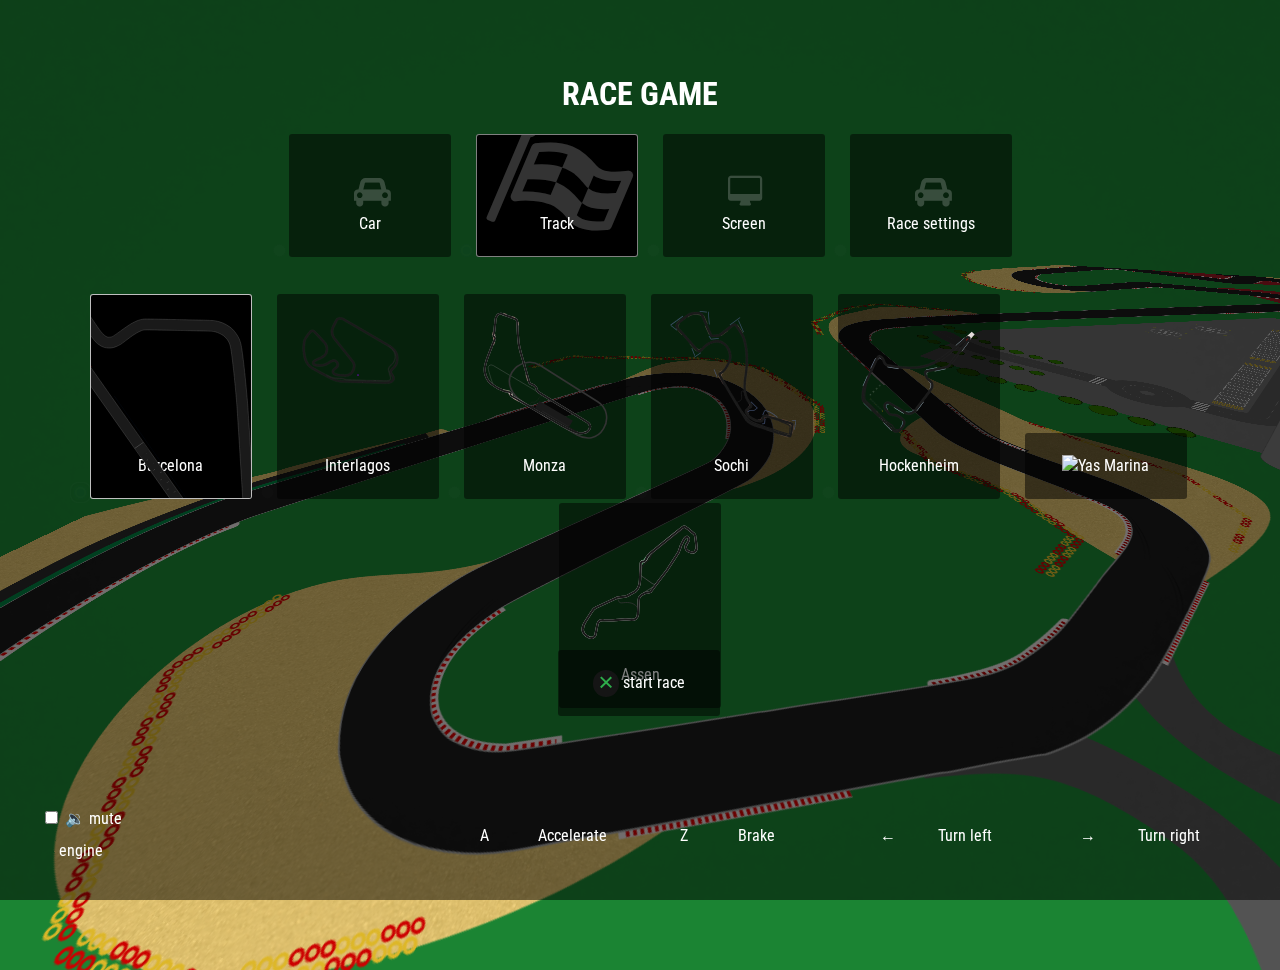
==== index.html @ 6536709b "Merge pull request #22 from ikbensiep/organizeme" ====
<!DOCTYPE html>
<html lang="en">
<head>
	<meta charset="UTF-8">
	<title>Race Game</title>

<meta property="og:title" content="Race Game" />
<meta property="og:type" content="website" />
<meta property="og:url" content="/" />
<meta property="og:image" content="img/screenshot.png" />
<meta property="og:image:width" content="1278" />
<meta property="og:image:height" content="704" />

	<link rel="stylesheet" href="css/style.css">
	<link rel="stylesheet" href="css/menu.css">
	<link href="//fonts.googleapis.com/css?family=Roboto+Condensed" rel="stylesheet">
	<link rel="stylesheet" href="https://maxcdn.bootstrapcdn.com/font-awesome/4.4.0/css/font-awesome.min.css">
	<script type="text/javascript" src="js/webgl-2d.js"></script>
	<script type="text/javascript" src="js/sprite.js"></script>
	<script type="text/javascript" src="js/sfx-engine.js"></script>
	<script type="text/javascript" src="js/game2.js"></script>

</head>
<body unresolved>
	<div class="world">
		<div class="track-preview barcelona" style="background-image: url('track/barcelona.svg#track'), url('track/barcelona.svg#world');">
			<div class="car-preview">
			</div>
			<div class="garage">
				<section class="front"></section>
				<section class="back"></section>
				<section class="left"></section>
				<section class="right"></section>
				<section class="roof"></section>
			</div>
		</div>
	</div>
	<form action="#" onsubmit="return false;">
		<fieldset class="race-setup">
			<h1>RACE GAME</h1>
			<input type="radio" name="option" value="1" id="car-select"><label for="car-select"><i class="fa fa-car"></i> Car</label>
			<fieldset>
				<input type="radio" name="car" id="car1" value="porsche" required><label for="car1">Porsche</label>
				<input type="radio" name="car" id="car2" value="lamborghini" required><label for="car2">Lamborghini</label>
				<input type="radio" name="car" id="car3" value="ferrari" required><label for="car3">Ferrari</label>
			</fieldset>

			<input type="radio" name="option" value="2" id="track-select" checked><label for="track-select"><i class="fa fa-flag-checkered"></i> Track</label>
			<fieldset>
				<!-- <legend>Track</legend> -->
				<input type="radio" name="track" id="track1" value="barcelona" data-start="[0,0]" data-angle="210" autofocus checked><label for="track1"><img src="track/barcelona.svg#track">Barcelona</label>
				<input type="radio" name="track" id="track2" value="interlagos" data-start="[1800,-300]" data-angle="2" ><label for="track2"><img src="track/interlagos.svg#track">Interlagos</label>
				<input type="radio" name="track" id="track3" value="monza" data-start="[-2210,-5000]" data-angle="45"><label for="track3"><img src="track/monza.svg#track">Monza</label>
				<input type="radio" name="track" id="track4" value="sochi" data-start="[-900,-1020]"" data-angle="200"><label for="track4"><img src="track/sochi.svg#track">Sochi</label>
				<input type="radio" name="track" id="track5" value="hockenheim" data-start="[-2200,-1100]" data-angle="230"><label for="track5"><img src="track/hockenheim.svg#track">Hockenheim</label>
				<input type="radio" name="track" id="track6" value="abu-dhabi" data-start="[5500,-9033]" data-angle="230"><label for="track6"><img src="track/abu-dhabi.svg#track">Yas Marina</label>
				<input type="radio" name="track" id="track7" value="assen-ink" data-start="[0,0]" data-angle="270"><label for="track7"><img src="track/assen-ink.svg#track">Assen</label>
			</fieldset>

			<input type="radio" name="option" value="3" id="screen-select"><label for="screen-select"><i class="fa fa-desktop"></i> Screen</label>
			<fieldset>
				<!-- <legend>Screen</legend> -->
				<input type="radio" name="screen" value="mobile" id="screen1"><label for="screen1"><i class="fa fa-tablet fa-rotate-90"></i> 800&times;600</label>
				<input type="radio" name="screen" value="tablet" id="screen2"><label for="screen2"><i class="fa fa-laptop"></i> 1024&times;768</label>
				<input type="radio" name="screen" value="desktop" id="screen3"><label for="screen3"><i class="fa fa-desktop"></i> 1280&times;1024</label>
				<input type="radio" name="screen" value="fullscreen" id="screen4" checked><label for="screen4"><i class="fa fa-tv"></i> Fullscreen</label>
			</fieldset>

			<input type="radio" name="option" value="4" id="race-settings"><label for="race-settings"><i class="fa fa-car"></i> Race settings</label>
			<fieldset>
				<label for="laps"><input type="number" value="3" min="2" max="999" id="laps">Laps</label>
				<label for="fuel"><input type="number" value="12.5" min="5" max="100" step="0.1" id="fuel">Fuel</label>
			</fieldset>
		</fieldset>
	</form>

	<div class="ui-hint">
		<label>
			<button class="ui-button toggle-start"><span>&times;</span>
			</button> start race
		</label>
	</div>

	<div class="game-container"><canvas id="game" width="1024" height="768"></canvas></div>

	<output id="speedometer">
		<div class="needle speed"></div>
		<span>00</span>
		<div class="needle fuel" data-gauge-type="F"></div>
	</output>

	<ol class="laptimes"fps=0>
		<li class="laps">1</li>
		<li class="best"></li>
		<li class="last"></li>
	</ol>

	<article class="help">
		<label for="mute-engine">
			<input type="checkbox" name="controls-toggle">
			<span>🔉 mute engine</span>
		</label>
		
		<dl class="key info">
			<dt data-letter="a">A</dt><dd>Accelerate</dd>
			<dt>Z</dt><dd>Brake</dd>
			<dt>&larr;</dt><dd>Turn left</dd>
			<dt>&rarr;</dt><dd>Turn right</dd>
		</dl>
	</article>

	<div class="trackmap" id="minimap">
		<div class="track">
			<img src="track/barcelona.svg#path" alt="track map">
		</div>
		<div class="blip"></div>
	</div>

	<div class="preload" style="display:none">
		<img src="track/barcelona.svg" class="barcelona">
		<img src="track/interlagos.svg" class="interlagos">
		<img src="track/abu-dhabi.svg" class="abu-dhabi">
		<img src="track/monza.svg" class="monza">
		<img src="track/sochi.svg" class="sochi">
		<img src="track/hockenheim.svg" class="hockenheim">
		<img src="img/screenshot.png" />
		<audio src="sfx/444878__richwise__goodwood-trackday-starts-2.ogg" autoplay volume="0.5" loop></audio>
	</div>

</body>
</html>
---- css/style.css ----
html, body {
	height: 100%;
}

body {
	margin: 0;
	padding: 0;
	font-family: 'Roboto Condensed', sans-serif;
	color: white;
	background-color: #1B8433;
	background-size: 200%;
	position: relative;
	perspective: 60vh;
	overflow: hidden;
	transform: scale(1);
	transition: transform 5s, background-color 1s;
}

body::after {
	display: block;
	position: absolute;
	content:'';
	left: 0;
	top: 0;
	right: 0;
	bottom: 0;
	box-shadow: inset 0 0 100px 10px black;
	opacity: 0;
	transition: opacity 2s cubic-bezier(0.075, 0.82, 0.165, 1);
	pointer-events: none;
}

body[race-start]::after {
	opacity: 1;
}

body.assen-ink,
.assen-ink #game {
	background-color: #2EAD4B;
}

body.barcelona,
.barcelona #game {
	background-color: #1B8433;
}

body.interlagos,
.interlagos #game {
	background-color: #2EAD4B; 
}

body.hockenheim,
.hockenheim #game {
	background-color: #009666;
}
body.sochi,
.sochi #game {
	background-color: #85916a;
}
body.abu-dhabi,
.abu-dhabi  #game {
	background-color: #ffc107;
}

output {
	background: rgba(0,0,0,0.5);
	border-radius: 50%;
	height: 200px;
	width: 200px;
	position: absolute;
	bottom: -70px;
	left: calc(50% - 100px);
	overflow: hidden;
	opacity: 0;
	transition: all 1s 1s cubic-bezier(0.075, 0.82, 0.165, 1);
}

body[race-start] output {
	opacity: 1;
}

.inpits output {
	transform: scale(1.5) translateY(-5%);
} 

.inpits.pitbox output {
	transform: scale(2) translateY(-10%);
} 

output#speedometer:before {
	content: attr(data-speed);
	position: absolute;
	top: 106px;
	left: 46%;
}

output .needle {
	position: absolute;
	z-index: 100;
	color: white;
	font-family: sans-serif;
	bottom: 100px;
	left: calc(50% - 80px);
	height: 2px;
	background-color: white;
	width: 80px;
	transform-origin: right;
	transition: transform .15s, background-color 1s;
}

.needle:after {
	content: attr(data-gauge-type);
	color: #888;
	display: block;
	background-color: #212223;
	height: 15px;
	width: 15px;
	text-align: center;
	font-size: x-small;
	border-radius: 50%;
	margin-top: -.5em;
	margin-left: 90%;
	position: relative;
}

.needle.fuel {
	width: 40px;
	left: 55%;
	top: 6em;
}

output[data-fuel^="0"] .needle.fuel,
output[data-fuel^="1"] .needle.fuel,
output[data-speed^="19"] .needle.speed {
	background-color: red;
}

output[data-speed^="18"] .needle.speed {
	background-color: rgb(255, 115, 0);
}

output[data-speed^="17"] .needle.speed,
output[data-fuel^="2"] .needle.fuel,
output[data-fuel^="3"] .needle.fuel {
	background-color: rgb(241, 186, 166);
}


.help {
	position: absolute;
	bottom: 1em;
	display: flex;
	width: 100%;
	z-index: 10;
	justify-content: space-between;
}

.help > label {
	flex: 0 1 10vw;
}

dl {
	flex: 0 1 50em;
	display: inline-flex;
	justify-content: center;
	flex-direction: row;
}

dt {
	flex: 0 1 3em;
	align-self: center;
}

dd {
	flex: 1 0 5em;
	align-self: center;
	margin-left: 10px;
	margin-right: 20px;
}

.game-container {
	height: 100vh;
}

body[race-start] .game-container {}

.game-container::after {
	content: '';
	display: block;
	position: absolute;
	left: 0;
	right: 0;
	top: 0;
	bottom: 0;
	background: url('../img/noise.png'), url('../img/noise-33.png');
	z-index: 2;
	mask: radial-gradient(black 50%, grey 75%, white 120%) luminance;
	opacity: .05;
	transition: opacity 10s 3s;
    background-size: 400%, 100%;
    background-position: center;
}

.offtrack .game-container::after {
	/* mask: radial-gradient(black 20%, white 100%) luminance; */
	opacity: .95;
	transition: opacity 2s;
    background-size: 400%, 100%;
}


#game {
	min-width: 800px;
	min-height: 600px;
	display: block;
	margin: 0 auto;
	transform: scale(.95);
	opacity: 0;
	transition: opacity 2s .5s, transform 2.5s .5s, box-shadow 2s 4s;
	background-image: url('../img/noise-33.png');
	background-blend-mode: color;
}

#debugsnapshot, 
.trackmap {
    position: absolute;
    right: 1em;
    bottom: 1em;
    background: #0004;
    width: 20em;
	filter: grayscale(1);
}

#debugsnapshot {
	display: none;
}

#minimap {
	/* width: 10vw;
	height: 10vh; */
	width: 320px;
	height: 320px;
	position: absolute;
	bottom: 0;
	overflow: hidden;
	border-radius: 50%;
	opacity: 0;
}

.blip {
	display: block;
	width: 30px;
	height: 15px;
	background: url("../img/porsche-1.png") no-repeat;
	background-size: cover;
	background-position: center;
	position: absolute;
	border-radius: 10%;
	left: 50%;
	top: 50%;
	transition: transform .1s;
}

#minimap .track {
	height: 100%;
	width: 100%;
	mask: radial-gradient(white 15%, black 65%) luminance center 100% no-repeat;
}

#minimap img {
	width: 1120px;
	height: 1120px;
	left: calc(-560px + 160px);
	top: calc(-560px + 160px);
	position: absolute;
}

.laptimes {
	padding: 0 0 1ex;
	position: fixed;
	top: 0;
	right: 1ex;
	list-style: none;
	width: 10em;
	transform: translateX(11em);
	transition: all .5s;
	opacity: 0;
	box-sizing: border-box;
	background: rgba(0,0,0,.3);
	font-size: 2em;
	border-radius: .5ex;
	overflow: hidden;
}

[fps]:after {
	content: '' attr(fps) ' fps';
	position: absolute;
	right: 1.5ex;
	opacity: .5;
	bottom: 1.5ex;
	font-size: x-small;
}

.laptimes li {
	clear: left;
	padding: .5ex 1ex;
	text-transform: uppercase;
	transition: all .5s 1s;
	position: relative;
}

.laps:before {content: "lap ";}
.best, .last {
	text-align: right;
	transition: color 2.5s 5s;
}
.best:before,
.last:before {float: left; }
.best:before {content: "best ";}
.last:before {content: "last ";}

.laptimes .laps {
	text-align: right;
	background: black;
}

.laptimes .pb {
	color: #00ff00;
	transition: color .25s;
}

.offtrack .laptimes .laps {
	background: #ffd42aff;
	color: black;
	transition-delay: 0s;
}

.laptimes .laps::after {
	content: '60';
	position: absolute;
	left: .5ex;
	background: white;
	color: black;
	border: .4ex solid red;
	width: 1.1em;
	height: 1.1em;
	border-radius: 50%; 
	font-size: 60%;
	padding: .5ex;
	line-height: 1.1em;		
	text-align: center;
	font-weight: bold;
	opacity: 0;
	transform: translateX(-120%);
	transition: all .5s;
}

.inpits .laptimes .laps::after {
	opacity: 1;
	transform: translateY(0);
}

.offtrack .laptimes .laps::after {
	content: '\f024';
	font-family: FontAwesome;
	opacity: 1;
	transform: translateY(0);
	border-color: black;
	background: transparent;
}

body[unresolved] #minimap {

	transform: translateX(-311px);
}

body[unresolved] output {
	opacity: 0;
}

input[type=range] {
	display: none;
}
input.accelerator {
	width: 75vh;
	transform: rotateZ(90deg);
}
---- css/menu.css ----
body[unresolved] .world {
	opacity: 0;
	transform: translateY(-25%) scale(0.2);
	animation: helicopter 30s 1s infinite alternate ease-in-out;
}

body[race-start] .world {
	opacity: 0;
	transform: translateY(-25%) scale(0.2);
}

body[race-start] form {
	transform: translateY(-100vh);
}

body[race-start] #game,
body[race-end] #game {
	opacity: 1;
	transform: scale(1);
	mask: radial-gradient(white 89%, black 155%) luminance center 100% no-repeat!important;
}

body[race-start] .ui-hint {
	opacity: 0;
	animation: slidein 1.5s 1 reverse ease-in;
}

body[race-start] .laptimes {
	opacity: 1;
	transform: translateX(0);
	transition: all .5s 1s;
}

body[race-end] .laptimes {
	width: 50vw;
    right: 25vw;
    margin: 3em auto;
    line-height: 2.5;
}

body[race-end] .laptimes .ui-hint {
    opacity: 1 !important;
    bottom: 1em;
    left: calc(48% - 4em);
	transition-delay: 3s;
}

body[race-end] .laptimes li:nth-child(2n+3) {
	background-color: rgba(0,0,0,.25);
}

body[race-end] .laptimes li:nth-child(n+4) {
	animation: laptimes 2s 1 forwards linear;
}
body[race-end] .laptimes li.pb {
	color: #D70AD5;
}

body[race-end] .laptimes li:nth-child(2),
body[race-end] .laptimes li:nth-child(3) {
	height: 0;
	overflow: hidden;
	transition: all .25s;
}

body[race-end] .laptimes li:nth-child(n+5) { animation-delay: .7s}
body[race-end] .laptimes li:nth-child(n+6) {  animation-delay: .8s}
body[race-end] .laptimes li:nth-child(n+7) {  animation-delay: .9s}

body[race-start] #minimap {
	opacity: 1;
	transition: opacity 1s;
}

@keyframes laptimes {
	from {
		opacity: 0;
	}
	to {
		opacity: 1;
	}
}

.world {
	position: absolute;
	width: 100%;
	height: 100%;
	opacity: 1;
	transform-style: preserve-3d;
	transition: opacity 3s 1s, transform 2s 1s;
	transform: rotateX(20deg) rotateZ(0deg) translateY(-70%);
}

.world:after {
	content: '';
	position: absolute;
	height: 100%;
	width: 100%;
	background: white;
	z-index: 2;
}

.track-preview {
	background-position: 50% 0;
	background-size: 113%;
	background-repeat: no-repeat;
	height: 400vh;
	transform: rotateX(40deg) translateZ(220px) translateY(-30%) rotateZ(-70deg);
	transform-style: preserve-3d;
	transform-origin: center;
	animation: rotate 20s infinite cubic-bezier(.45,.05,.55,.95) alternate;
	width: 400vh;
}


.track-preview.abu-dhabi {
 background-position: 200px 0px;
}

.track-preview.assen-ink {
 background-position: 100% -20%;
	/*! background-size: 55%; */
 left: -90%;
 position: relative;
}

.track-preview.barcelona {
	background-position: 170px 160px;
}

.track-preview.barcelona {
	background-position: 20% 90%;
}

.track-preview.hockenheim {
	background-position: 50% 87%;
}

.track-preview.interlagos {
	background-position: 50% 0%;
}

.track-preview.monza {
	background-position: 30% 40%;
	background-size: 50%;
}

.track-preview.sochi {
	/*! transform-origin: 60% 60%; */
	/*! background-position: 380px 0px; */
	background-size: 50%;
}

.car-preview {
	position: absolute;
	animation: grid 20s linear infinite;
	transform: rotate(var(--rotation));
	--rotation: 0deg;		
}

.car-preview img {
	width: 620px;
}

.garage {
	background: #333;
	visibility: visible;
	width: 304px;
	height: 50px;
	position: absolute;
	left: 38%;
	top: 48.5%;
	transform-origin: left;
	transform: rotate(1.3deg);
	transform-style: preserve-3d;
	box-shadow: 0 0 5px black;
}

.barcelona .garage {transform: rotate(32deg) translateX(200px) translateY(33px) scale(0.8);}
.barcelona .car-preview { transform:rotate(var(--rotation)); --rotation: 32deg;}

.interlagos .garage {
	transform: rotate(1deg) translate(50px, 109px);
}

.abu-dhabi .garage { transform: translateX(-604px) translateZ(0px) translateY(-350px) rotateZ(48deg);}
.abu-dhabi .car-preview { transform: translateX(-850%) rotate(50deg);}

.hockenheim .garage {
    left: 17%;
    top: 75%;
    transform: rotate(45deg) translateX(-150px) translateY(-10px);
}

.sochi .garage {
	transform: rotate(18deg) translateY(1220px) translateX(1410px);
	transform-origin: bottom;
}
.monza .garage {
	top: 78%;
	transform: rotate(30deg) translate(0,30px);
}

.front,
.back {
	position: absolute;
	width: 100%;
	height: 29px;
	transform: rotateX(-90deg);
	transform-origin: left bottom;
}

.left,
.right {
	position: absolute;
	height: 44px;
	width: 27px;
	transform: rotateX(0deg) rotateY(-270deg) translateY(7px) translateZ(-30px);
	background: rgb(100, 100, 100);
	left: 3px;
	top: 0;
	transform-origin: right;
}

.front {
	top: 42%;
	background-image: url(../img/pit-texture.png);
	background-position: left bottom;
	background-repeat: repeat-x;
	background-size: 34%, 100%;
	background-color: red;
}
.back {
	top: 16%;
	background-image: url(../img/pit-texture.png);
	background-position: left bottom, left top;
	background-repeat: repeat-x;
	background-size: 34%, 100%;
}
.right {
	transform: rotateX(0deg) rotateY(-270deg) translateY(6px) translateZ(274px) translateX(0);
}

.roof {
	position: absolute;
	width: 100%;
	height: 100%;
	background: #555;
	transform: translateZ(27px);
	/*! opacity: .5; */
}


body.pause .track-preview {
	animation: none;
}

body[unresolved] form {
	opacity: 0;
	transition: opacity 5s;
}

form {
	width: 100vw;
	height: 100vh;
	background: rgba(0,0,0,.5);
	text-align: center;
	position: absolute;
	padding: 3em;
	box-sizing: border-box;
	margin: 0 auto;
	z-index: 9;
	transition: opacity 2s 1s;
}

form:hover fieldset {
	opacity: 1;
	transition: opacity 1s .2s linear;
}

fieldset {
	border: none;
	opacity: .75;
	transition: opacity 5s .5s cubic-bezier(0.42, 0, 0, 1.01);
}

form > fieldset {
	min-height: 6em;
	height: 60%;
}
fieldset > fieldset {
	position: absolute;
	top: 18em;
	left: 0;
	right: 0;
	display: none;
}
fieldset > input:checked + label +  fieldset {
	display: block;
}
input[type=radio] {
	opacity: 0.01;
}

input[type=number] {
	color: white;
	background: transparent;
	font-weight: bold;
	width: 2.2em;
	border: 2px solid #ffffff7d;
	padding: .5ex;
	font-size: x-large;
	margin: 0 1em;
	border-radius: .3ex;
	text-align: center;
}

input#fuel {
	width: 86%;
	margin: 0;
}

label {
	cursor: pointer;
	display: inline-block;
	min-height: 1em;
	line-height: 2em;
	width: 8em;
	border: 1px solid transparent;
	text-align: center;
	border-radius: 3px;
	transition: all .2s;
	padding: 1em;
	overflow: hidden;
	/*! display: flex; */
}

form label,
.ui-hint label {
	background: rgba(0,0,0,0.5);
}

input:focus + label {
	border: 1px solid rgba(255, 255, 255, 0.75)!important;
}

label:focus-within,
input:checked + label {
	background: black;
	border: 1px solid rgba(255, 255, 255, 0.5);
}

label img {
	max-width: 100%;
}

input:checked + label i.fa, input:checked + label img {
	transform: scale(4) rotate(23deg);
}

i.fa {
	margin-top: 0;
	display: block;
	font-size: 2em;
	opacity: 0.2;
	width: 1em;
	margin: 25px auto 0;
	transition: transform .5s;
}

.ui-hint {
	position: absolute;
	z-index: 10000;
	bottom: 20vh;
	right: calc(50vw - 5em);
	/* transform: translateY(12em);
	animation: slidein 1.5s 5.5s 1 forwards cubic-bezier(0, 1.05, 0.58, 1);
	opacity: 0; */

}

.ui-hint button {
	border-radius: 50%;
	height: 2em;
	width: 2em;
	border: 0;
	padding: 0;
	vertical-align: middle;
	position:relative;
	overflow: hidden;
	color: #2EAD4B;
	background: #151515;
	outline: 0;
}


.ui-hint button span {
	display: block;
	width: 100%;
	height: 1em;
	font-size: 2em;
	position: absolute;
	top: 0;
	line-height: 0.9;
	left: 0;
}

.ui-hint button[data-comingsoon]:after {
	opacity: 0;
}

button[data-comingsoon]:after {
	content: "Coming soon!";
	color: #2EAD3B;
	background: #f3f3f3;
	opacity: 0.5;
	position: fixed;
	right: 0;
	top: -3em;
	opacity: 0;
	padding: 0.5ex 1ex 0.97ex;
	border-radius: 0.5ex;
	animation: slidein .5s .25s 10 alternate cubic-bezier(0, 1.05, 0.58, 1);
}

@keyframes slidein {
	from {
		transform: translateY(4em);
		opacity: 0;
	}
	to {
		transform: translateY(0);
		opacity: 1;
	}
}

@keyframes rotate {
	from {
		transform: rotateX(50deg) rotateZ(0deg) translateZ(-90px) translateY(-20%);
	}
	50% {
		/*! transform: rotateX(10deg) rotateZ(40deg) translateZ(-90px) translateY(-20%); */
	}
	to {
		/*! transform: rotateX(60deg) rotateZ(360deg) translateZ(50px) translateY(20%); */
	}
}

@keyframes test2 {

}

@keyframes grid {
	from {
		/*! left: 35%; */
		transform: rotate(var(--rotation)) translateX(0) translateY(0);
	}

	to {
		transform: rotate(var(--rotation)) translateX(200%) translateY(0);
	}
}

@keyframes helicopter {
	from {
		transform: translateX(-35%) translateY(-45%) rotateX(65deg) scale(1);
	}

	to {
		transform: translateX(-35%) translateY(-45%) rotateX(35deg) scale(1);
	}
}
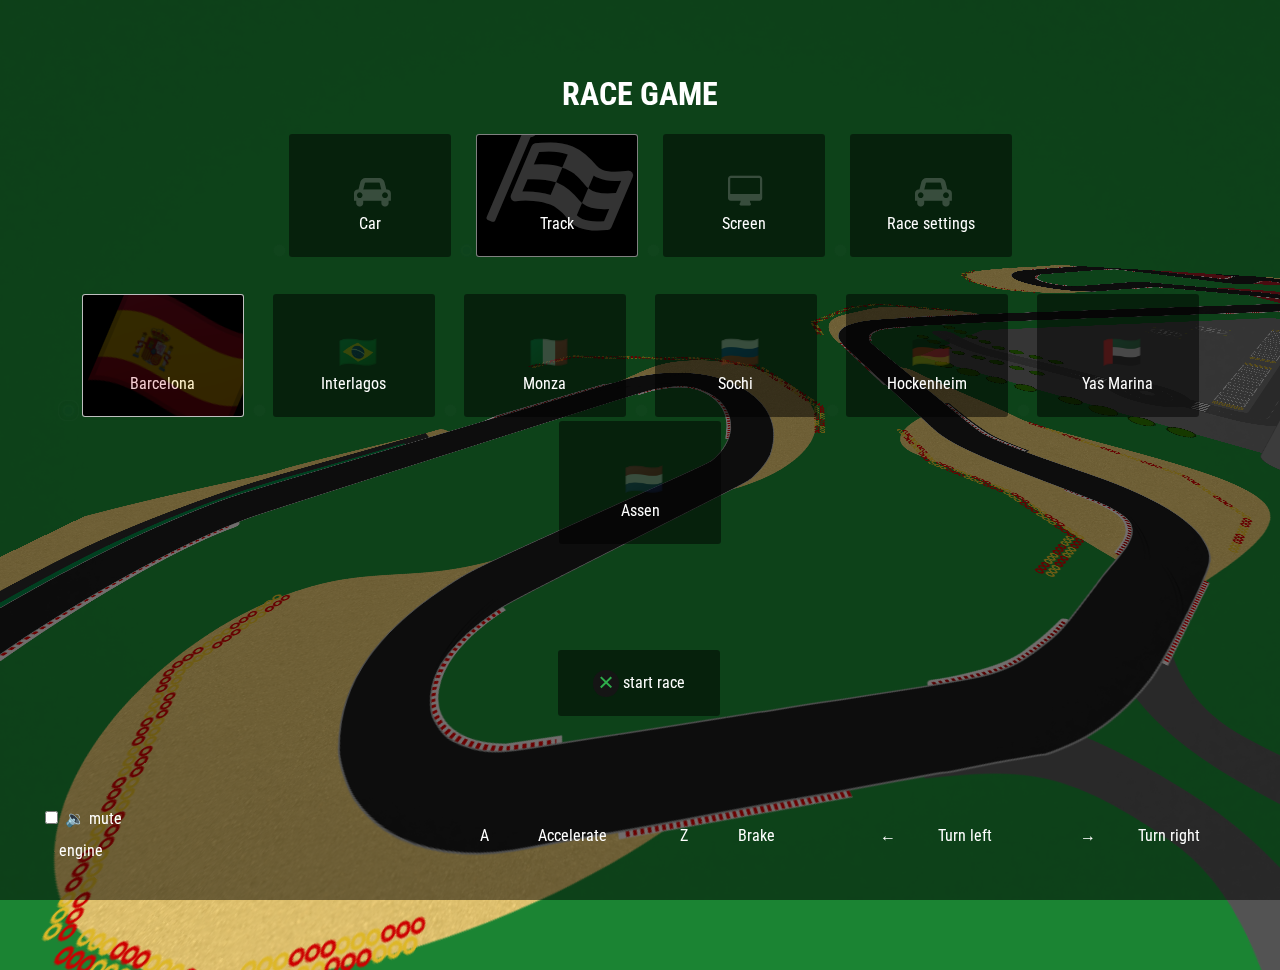
==== commit 1b1bedfe: "update track selector with flags instead of circuit maps" ====
--- a/index.html
+++ b/index.html
@@ -48,13 +48,20 @@
 			<input type="radio" name="option" value="2" id="track-select" checked><label for="track-select"><i class="fa fa-flag-checkered"></i> Track</label>
 			<fieldset>
 				<!-- <legend>Track</legend> -->
-				<input type="radio" name="track" id="track1" value="barcelona" data-start="[0,0]" data-angle="210" autofocus checked><label for="track1"><img src="track/barcelona.svg#track">Barcelona</label>
-				<input type="radio" name="track" id="track2" value="interlagos" data-start="[1800,-300]" data-angle="2" ><label for="track2"><img src="track/interlagos.svg#track">Interlagos</label>
-				<input type="radio" name="track" id="track3" value="monza" data-start="[-2210,-5000]" data-angle="45"><label for="track3"><img src="track/monza.svg#track">Monza</label>
-				<input type="radio" name="track" id="track4" value="sochi" data-start="[-900,-1020]"" data-angle="200"><label for="track4"><img src="track/sochi.svg#track">Sochi</label>
-				<input type="radio" name="track" id="track5" value="hockenheim" data-start="[-2200,-1100]" data-angle="230"><label for="track5"><img src="track/hockenheim.svg#track">Hockenheim</label>
-				<input type="radio" name="track" id="track6" value="abu-dhabi" data-start="[5500,-9033]" data-angle="230"><label for="track6"><img src="track/abu-dhabi.svg#track">Yas Marina</label>
-				<input type="radio" name="track" id="track7" value="assen-ink" data-start="[0,0]" data-angle="270"><label for="track7"><img src="track/assen-ink.svg#track">Assen</label>
+				<input type="radio" name="track" id="track1" value="barcelona" data-start="[0,0]" data-angle="210" autofocus checked>
+					<label for="track1"><i class="fa">🇪🇸</i> Barcelona</label>
+				<input type="radio" name="track" id="track2" value="interlagos" data-start="[1800,-300]" data-angle="2" >
+					<label for="track2"><i class="fa">🇧🇷</i> Interlagos</label>
+				<input type="radio" name="track" id="track3" value="monza" data-start="[-2210,-5000]" data-angle="45">
+					<label for="track3"><i class="fa">🇮🇹</i> Monza </label>
+				<input type="radio" name="track" id="track4" value="sochi" data-start="[-900,-1020]" data-angle="200">
+					<label for="track4"><i class="fa">🇷🇺</i> Sochi</label>
+				<input type="radio" name="track" id="track5" value="hockenheim" data-start="[-2200,-1100]" data-angle="230">
+					<label for="track5"><i class="fa">🇩🇪</i> Hockenheim</label>
+				<input type="radio" name="track" id="track6" value="abu-dhabi" data-start="[5500,-9033]" data-angle="230">
+					<label for="track6"><i class="fa">🇦🇪</i> Yas Marina</label>
+				<input type="radio" name="track" id="track7" value="assen-ink" data-start="[0,0]" data-angle="270">
+					<label for="track7"><i class="fa">🇳🇱</i> Assen</label>
 			</fieldset>
 
 			<input type="radio" name="option" value="3" id="screen-select"><label for="screen-select"><i class="fa fa-desktop"></i> Screen</label>
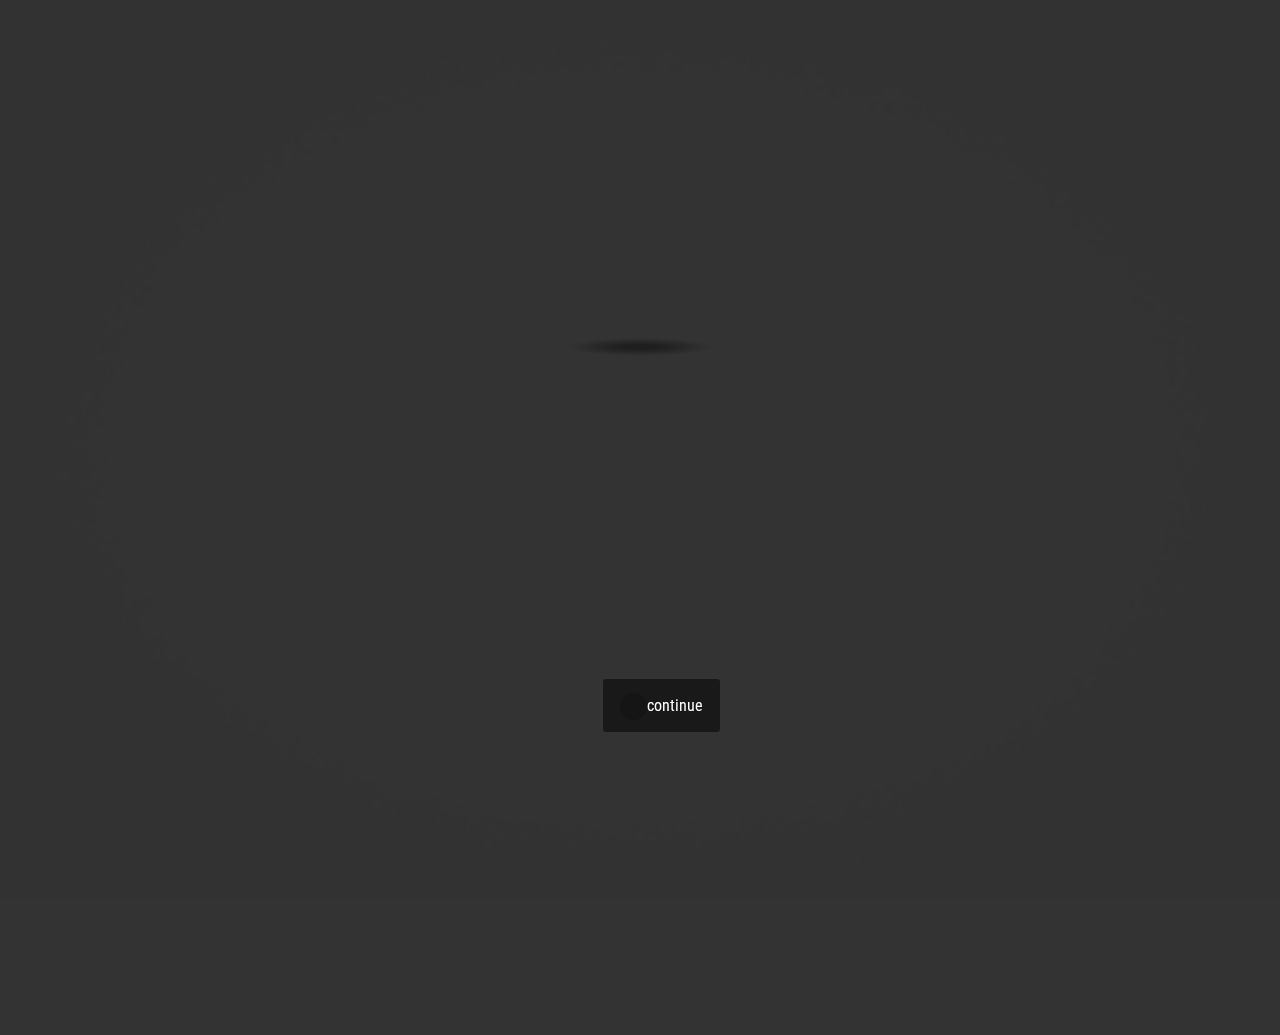
==== commit 1ee5e0a0: "remove dumb things, style loading experience, fix minimap, add dirt effect" ====
--- a/index.html
+++ b/index.html
@@ -22,6 +22,13 @@
 
 </head>
 <body unresolved>
+	<div class="loading">
+		<figure>
+			<img src="img/loading.svg" alt="">
+			<figcaption>Please Wait</figcaption>
+		</figure>
+
+	</div>
 	<div class="world">
 		<div class="track-preview barcelona" style="background-image: url('track/barcelona.svg#track'), url('track/barcelona.svg#world');">
 			<div class="car-preview">
@@ -48,7 +55,7 @@
 			<input type="radio" name="option" value="2" id="track-select" checked><label for="track-select"><i class="fa fa-flag-checkered"></i> Track</label>
 			<fieldset>
 				<!-- <legend>Track</legend> -->
-				<input type="radio" name="track" id="track1" value="barcelona" data-start="[0,0]" data-angle="210" autofocus checked>
+				<input type="radio" name="track" id="track1" value="barcelona" data-start="[0,0]" data-angle="210" autofocus>
 					<label for="track1"><i class="fa">🇪🇸</i> Barcelona</label>
 				<input type="radio" name="track" id="track2" value="interlagos" data-start="[1800,-300]" data-angle="2" >
 					<label for="track2"><i class="fa">🇧🇷</i> Interlagos</label>
@@ -60,7 +67,7 @@
 					<label for="track5"><i class="fa">🇩🇪</i> Hockenheim</label>
 				<input type="radio" name="track" id="track6" value="abu-dhabi" data-start="[5500,-9033]" data-angle="230">
 					<label for="track6"><i class="fa">🇦🇪</i> Yas Marina</label>
-				<input type="radio" name="track" id="track7" value="assen-ink" data-start="[0,0]" data-angle="270">
+				<input type="radio" name="track" id="track7" value="assen" data-start="[0,0]" data-angle="270">
 					<label for="track7"><i class="fa">🇳🇱</i> Assen</label>
 			</fieldset>
 
@@ -82,7 +89,11 @@
 	</form>
 
 	<div class="ui-hint">
-		<label>
+		<label class="toggle-menu">
+			<button class="ui-button toggle-game" onClick="document.body.removeAttribute('loaded'); document.body.setAttribute('menu',''); document.querySelector('audio').play();">
+			</button>continue
+		</label>
+		<label class="toggle-race">
 			<button class="ui-button toggle-start"><span>&times;</span>
 			</button> start race
 		</label>
@@ -102,19 +113,18 @@
 		<li class="last"></li>
 	</ol>
 
-	<article class="help">
-		<label for="mute-engine">
-			<input type="checkbox" name="controls-toggle">
-			<span>🔉 mute engine</span>
-		</label>
-		
+	<ol class="help">
+		<li>
 		<dl class="key info">
 			<dt data-letter="a">A</dt><dd>Accelerate</dd>
 			<dt>Z</dt><dd>Brake</dd>
 			<dt>&larr;</dt><dd>Turn left</dd>
 			<dt>&rarr;</dt><dd>Turn right</dd>
+			<dt>M</dt><dd><span>mute engine</span>
+			</dd>
 		</dl>
-	</article>
+		</li>
+	</ol>
 
 	<div class="trackmap" id="minimap">
 		<div class="track">
@@ -131,7 +141,7 @@
 		<img src="track/sochi.svg" class="sochi">
 		<img src="track/hockenheim.svg" class="hockenheim">
 		<img src="img/screenshot.png" />
-		<audio src="sfx/444878__richwise__goodwood-trackday-starts-2.ogg" autoplay volume="0.5" loop></audio>
+		<audio src="sfx/444878__richwise__goodwood-trackday-starts-2.ogg" volume="0.5" loop preload="true"></audio>
 	</div>
 
 </body>
--- a/css/style.css
+++ b/css/style.css
@@ -34,8 +34,8 @@
 	opacity: 1;
 }
 
-body.assen-ink,
-.assen-ink #game {
+body.assen,
+.assen #game {
 	background-color: #2EAD4B;
 }
 
@@ -148,34 +148,24 @@
 
 .help {
 	position: absolute;
-	bottom: 1em;
-	display: flex;
 	width: 100%;
 	z-index: 10;
-	justify-content: space-between;
-}
-
-.help > label {
-	flex: 0 1 10vw;
+	flex-direction: column;
 }
 
 dl {
-	flex: 0 1 50em;
-	display: inline-flex;
-	justify-content: center;
-	flex-direction: row;
+	flex: 1 1 10em;
+	display: grid;
+	grid-template-columns: 1em auto;
+	flex-direction: column;
 }
 
 dt {
-	flex: 0 1 3em;
-	align-self: center;
+	display: inline;
 }
 
 dd {
-	flex: 1 0 5em;
-	align-self: center;
-	margin-left: 10px;
-	margin-right: 20px;
+	display: inline;
 }
 
 .game-container {
@@ -195,14 +185,14 @@
 	background: url('../img/noise.png'), url('../img/noise-33.png');
 	z-index: 2;
 	mask: radial-gradient(black 50%, grey 75%, white 120%) luminance;
+	-webkit-mask: radial-gradient(transparent 50%, white 120%);
 	opacity: .05;
 	transition: opacity 10s 3s;
     background-size: 400%, 100%;
     background-position: center;
 }
 
-.offtrack .game-container::after {
-	/* mask: radial-gradient(black 20%, white 100%) luminance; */
+.offtrack .game-container::after {	
 	opacity: .95;
 	transition: opacity 2s;
     background-size: 400%, 100%;
@@ -217,8 +207,8 @@
 	transform: scale(.95);
 	opacity: 0;
 	transition: opacity 2s .5s, transform 2.5s .5s, box-shadow 2s 4s;
-	background-image: url('../img/noise-33.png');
-	background-blend-mode: color;
+	background-image: url('../img/noise.png');
+	background-blend-mode: soft-light;
 }
 
 #debugsnapshot, 
@@ -228,7 +218,6 @@
     bottom: 1em;
     background: #0004;
     width: 20em;
-	filter: grayscale(1);
 }
 
 #debugsnapshot {
@@ -236,8 +225,6 @@
 }
 
 #minimap {
-	/* width: 10vw;
-	height: 10vh; */
 	width: 320px;
 	height: 320px;
 	position: absolute;
@@ -251,7 +238,7 @@
 	display: block;
 	width: 30px;
 	height: 15px;
-	background: url("../img/porsche-1.png") no-repeat;
+	background: transparent url("../img/car/porsche-1.png") no-repeat;
 	background-size: cover;
 	background-position: center;
 	position: absolute;
@@ -265,19 +252,23 @@
 	height: 100%;
 	width: 100%;
 	mask: radial-gradient(white 15%, black 65%) luminance center 100% no-repeat;
+	-webkit-mask: radial-gradient( white 15%, transparent 150%,);
+	filter: grayscale(1);
 }
 
 #minimap img {
 	width: 1120px;
 	height: 1120px;
-	left: calc(-560px + 160px);
-	top: calc(-560px + 160px);
-	position: absolute;
-}
-
+	left: calc(-560px + 124px);
+	top: calc(-560px + 136px);
+	position: absolute;
+}
+
+.help,
 .laptimes {
 	padding: 0 0 1ex;
 	position: fixed;
+	z-index: 2;
 	top: 0;
 	right: 1ex;
 	list-style: none;
@@ -292,6 +283,13 @@
 	overflow: hidden;
 }
 
+.help {
+	right: unset;
+	left: 1ex;
+	padding: 0 1ex 1ex;
+	transform: translateX(-11em);
+}
+
 [fps]:after {
 	content: '' attr(fps) ' fps';
 	position: absolute;
@@ -301,6 +299,7 @@
 	font-size: x-small;
 }
 
+.help li,
 .laptimes li {
 	clear: left;
 	padding: .5ex 1ex;
@@ -325,8 +324,8 @@
 }
 
 .laptimes .pb {
-	color: #00ff00;
-	transition: color .25s;
+	background-color: #1adb1a;
+	transition: background-color .1s;
 }
 
 .offtrack .laptimes .laps {
@@ -336,12 +335,11 @@
 }
 
 .laptimes .laps::after {
-	content: '60';
+	content: '';
 	position: absolute;
 	left: .5ex;
-	background: white;
+	border: .4ex solid;
 	color: black;
-	border: .4ex solid red;
 	width: 1.1em;
 	height: 1.1em;
 	border-radius: 50%; 
@@ -355,7 +353,11 @@
 	transition: all .5s;
 }
 
+
 .inpits .laptimes .laps::after {
+	content: '60';
+	background: white;
+	border-color: red;
 	opacity: 1;
 	transform: translateY(0);
 }
--- a/css/menu.css
+++ b/css/menu.css
@@ -1,9 +1,145 @@
+body[unresolved],
+body[loaded] {
+	background: #333;
+}
+
+
+body[unresolved] .loading {
+	opacity: 1;
+}
+
+body[unresolved] form,
+body[loaded] form {
+	opacity: 0;
+	transition: opacity 5s;
+}
+
+body[loaded] .world,
 body[unresolved] .world {
 	opacity: 0;
 	transform: translateY(-25%) scale(0.2);
 	animation: helicopter 30s 1s infinite alternate ease-in-out;
 }
 
+body[unresolved] .ui-hint label {
+	opacity: 0;
+	pointer-events: none;
+}
+
+body[loaded] .ui-hint label {
+	opacity: 1;
+}
+
+.loading {
+	text-align: center;
+	margin: 6em 0 0;
+	position: absolute;
+	width: 100%;
+	transition: all 2.5s;
+}
+
+.loading figure {
+	width: 256px;
+	height: 256px;
+	margin: 0 auto;
+	position: relative;
+}
+
+.loading figure::after {
+	content: '';
+	background-image: radial-gradient(#0006 10%, transparent 40%, transparent 70%);
+	height: 2em;
+	display: block;
+	top: 235px;
+	position: absolute;
+	width: 100%;
+	z-index: -1;
+}
+
+.loading img {
+	animation: wheelspin 5s cubic-bezier(.79,.14,.15,.86) reverse infinite;
+}
+
+.loading figcaption {
+	padding: 2em 0;
+	letter-spacing: 1px;
+	text-transform: uppercase;
+}
+
+body[loaded] .loading figcaption,
+body[menu] .loading figcaption,
+body[race-start] .loading figcaption,
+body[race-end] .loading figcaption
+ {
+	opacity: 0;
+}
+
+body[loaded] .loading figcaption {
+	transition: all 2s .5s;
+}
+
+body[loaded] .loading img {
+	animation-duration: 10s;
+	animation-iteration-count: 1;
+	animation-timing-function: cubic-bezier(.18,.89,.32,1.28);
+}
+
+body[menu] .loading figure::after {
+	opacity: 0;
+}
+
+body[menu] .loading img {
+	opacity: 0;
+	transform: translateX(53vw) rotate(1080deg);
+}
+
+body[menu] .loading,
+body[race-start] .loading {
+	opacity: 0;
+	pointer-events: none;
+	transition: opacity 1s 1s;
+}
+
+@keyframes wheelspin {
+	to { transform: rotate(3600deg)}
+}
+
+.ui-hint label {
+	display: none!important;
+	opacity: 0;
+}
+
+body[loaded] label.toggle-menu,
+body[menu] label.toggle-race {
+	opacity: 1;
+	display: initial!important;
+}
+
+.ui-hint button {
+	pointer-events: all;
+	border-radius: 50%;
+	height: 2em;
+	width: 2em;
+	border: 0;
+	padding: 0;
+	vertical-align: middle;
+	position:relative;
+	overflow: hidden;
+	color: #2EAD4B;
+	background: #151515;
+	outline: 0;
+}
+.ui-hint button span {
+	display: block;
+	width: 100%;
+	height: 1em;
+	font-size: 2em;
+	position: absolute;
+	top: 0;
+	line-height: 0.9;
+	left: 0;
+}
+
 body[race-start] .world {
 	opacity: 0;
 	transform: translateY(-25%) scale(0.2);
@@ -24,11 +160,24 @@
 	opacity: 0;
 	animation: slidein 1.5s 1 reverse ease-in;
 }
-
+body[race-start] .help,
 body[race-start] .laptimes {
-	opacity: 1;
 	transform: translateX(0);
 	transition: all .5s 1s;
+}
+
+body[race-start] .laptimes {
+	opacity: 1;
+}
+
+body[race-start] .help {
+	animation: fade 5s linear reverse ;
+	opacity: .1;
+}
+
+body[race-start] .help:hover {
+	opacity: .5;
+	transition-delay: 0s;
 }
 
 body[race-end] .laptimes {
@@ -53,12 +202,13 @@
 	animation: laptimes 2s 1 forwards linear;
 }
 body[race-end] .laptimes li.pb {
-	color: #D70AD5;
+	background-color: #D70AD5;
 }
 
 body[race-end] .laptimes li:nth-child(2),
 body[race-end] .laptimes li:nth-child(3) {
 	height: 0;
+	padding: 0;
 	overflow: hidden;
 	transition: all .25s;
 }
@@ -108,20 +258,45 @@
 	transform: rotateX(40deg) translateZ(220px) translateY(-30%) rotateZ(-70deg);
 	transform-style: preserve-3d;
 	transform-origin: center;
-	animation: rotate 20s infinite cubic-bezier(.45,.05,.55,.95) alternate;
+	/* animation: rotate 20s infinite cubic-bezier(.45,.05,.55,.95) alternate; */
+	animation: helicopter 20s infinite linear;
 	width: 400vh;
-}
-
+	--rotatex: 40deg;
+	--rotatey: 0deg;
+	--rotatez: 0deg;
+	--translatex: 0%;
+	--translatey: 0%;
+	--translatez: 20%;
+	--rotatexto: 0deg;
+	--rotateyto: 0deg;
+	--rotatezto: 0deg;
+	--translatexto: 0%;
+	--translateyto: 0%;
+	--translatezto: 0%;
+}
 
 .track-preview.abu-dhabi {
- background-position: 200px 0px;
-}
-
-.track-preview.assen-ink {
- background-position: 100% -20%;
-	/*! background-size: 55%; */
- left: -90%;
- position: relative;
+ 	background-position: 200px 0px;
+}
+
+.track-preview.assen {
+	background-position: 100% -20%;
+	left: -90%;
+	position: relative;
+	--rotatex: 40deg;
+	--rotatey: 0deg;
+	--rotatez: 7deg;
+	--translatex: 7%;
+	--translatey: -32%;
+	--translatez: 220px;
+	--rotatexto: 40deg;
+	--rotateyto: 0deg;
+	--rotatezto: -30deg;
+	--translatexto: 27%;
+	--translateyto: -65%;
+	--translatezto: 220px;
+	transform: rotateX(var(--rotatex)) rotateY(var(--rotatey)) rotateZ(var(--rotatez)) translateX(var(--translatex)) translateY(var(--translatey)) translateZ(var(--translatez));
+	animation: none;
 }
 
 .track-preview.barcelona {
@@ -146,8 +321,6 @@
 }
 
 .track-preview.sochi {
-	/*! transform-origin: 60% 60%; */
-	/*! background-position: 380px 0px; */
 	background-size: 50%;
 }
 
@@ -249,15 +422,8 @@
 	transform: translateZ(27px);
 	/*! opacity: .5; */
 }
-
-
 body.pause .track-preview {
 	animation: none;
-}
-
-body[unresolved] form {
-	opacity: 0;
-	transition: opacity 5s;
 }
 
 form {
@@ -301,7 +467,6 @@
 input[type=radio] {
 	opacity: 0.01;
 }
-
 input[type=number] {
 	color: white;
 	background: transparent;
@@ -314,29 +479,22 @@
 	border-radius: .3ex;
 	text-align: center;
 }
-
 input#fuel {
 	width: 86%;
 	margin: 0;
 }
 
-label {
+form label,
+.ui-hint label {
 	cursor: pointer;
 	display: inline-block;
 	min-height: 1em;
-	line-height: 2em;
-	width: 8em;
 	border: 1px solid transparent;
 	text-align: center;
 	border-radius: 3px;
 	transition: all .2s;
 	padding: 1em;
-	overflow: hidden;
-	/*! display: flex; */
-}
-
-form label,
-.ui-hint label {
+	overflow: hidden;	
 	background: rgba(0,0,0,0.5);
 }
 
@@ -373,36 +531,6 @@
 	z-index: 10000;
 	bottom: 20vh;
 	right: calc(50vw - 5em);
-	/* transform: translateY(12em);
-	animation: slidein 1.5s 5.5s 1 forwards cubic-bezier(0, 1.05, 0.58, 1);
-	opacity: 0; */
-
-}
-
-.ui-hint button {
-	border-radius: 50%;
-	height: 2em;
-	width: 2em;
-	border: 0;
-	padding: 0;
-	vertical-align: middle;
-	position:relative;
-	overflow: hidden;
-	color: #2EAD4B;
-	background: #151515;
-	outline: 0;
-}
-
-
-.ui-hint button span {
-	display: block;
-	width: 100%;
-	height: 1em;
-	font-size: 2em;
-	position: absolute;
-	top: 0;
-	line-height: 0.9;
-	left: 0;
 }
 
 .ui-hint button[data-comingsoon]:after {
@@ -423,6 +551,12 @@
 	animation: slidein .5s .25s 10 alternate cubic-bezier(0, 1.05, 0.58, 1);
 }
 
+@keyframes fade {
+	to {
+		opacity: 1;
+	}
+}
+
 @keyframes slidein {
 	from {
 		transform: translateY(4em);
@@ -446,10 +580,6 @@
 	}
 }
 
-@keyframes test2 {
-
-}
-
 @keyframes grid {
 	from {
 		/*! left: 35%; */
@@ -463,10 +593,10 @@
 
 @keyframes helicopter {
 	from {
-		transform: translateX(-35%) translateY(-45%) rotateX(65deg) scale(1);
+		transform: translateX(var(--translatex)) translateY(var(--translatey)) translateZ(var(--translatez)) rotateX(var(--rotatex)) rotateY(var(--rotatey)) rotateZ(var(--rotatez));
 	}
 
 	to {
-		transform: translateX(-35%) translateY(-45%) rotateX(35deg) scale(1);
-	}
-}
+		transform: translateX(var(--translatexto)) translateY(var(--translateyto)) translateZ(var(--translatezto)) rotateX(var(--rotatexto)) rotateY(var(--rotateyto)) rotateZ(var(--rotatezto));
+	}
+}
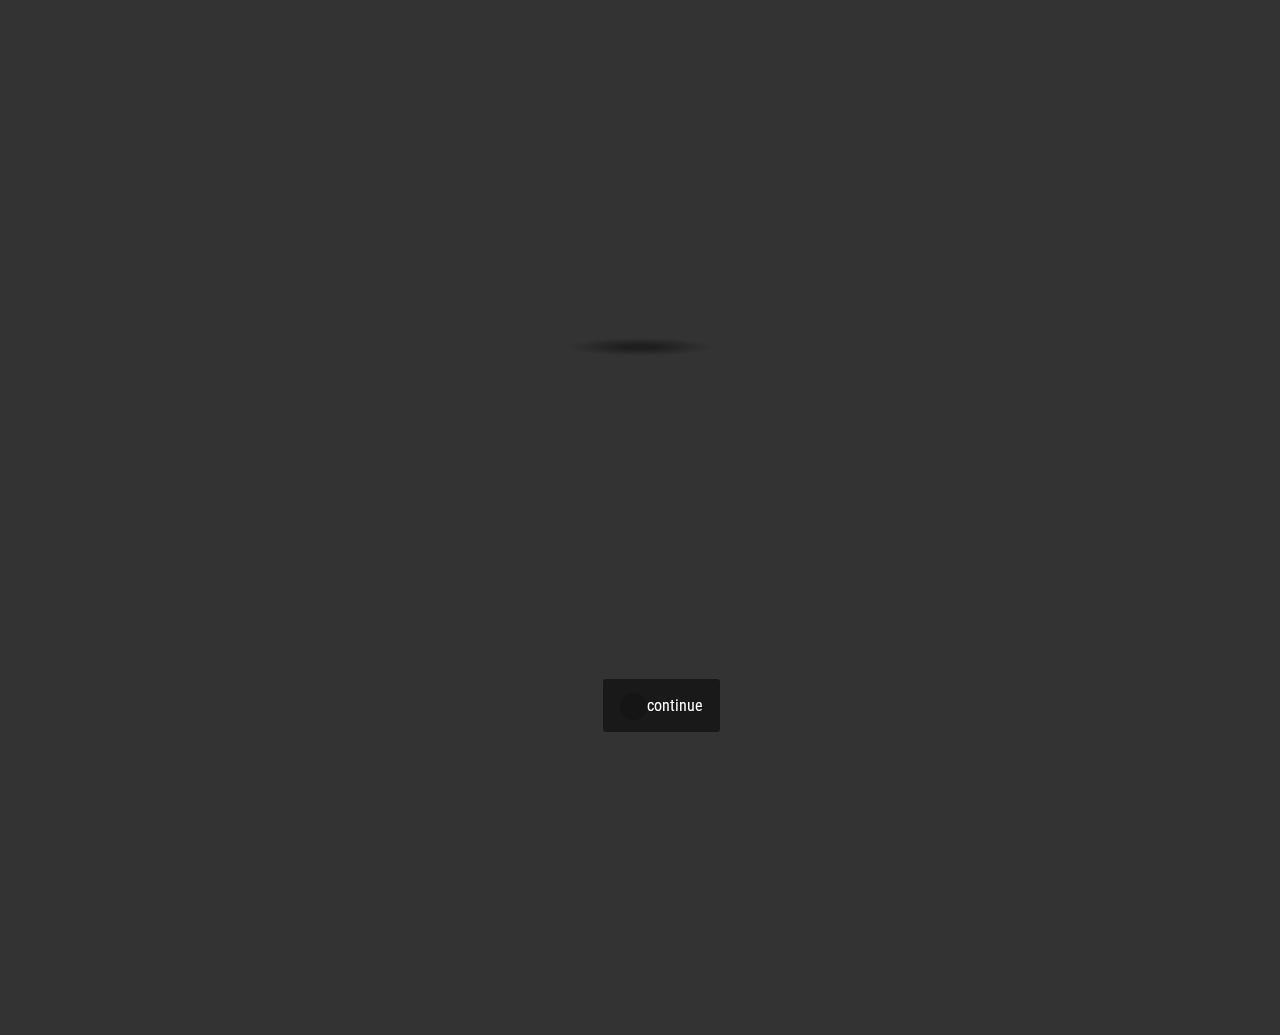
==== commit 0924e52b: "Merge pull request #34 from ikbensiep/sh/game-world-design-tweaks" ====
--- a/index.html
+++ b/index.html
@@ -12,6 +12,7 @@
 <meta property="og:image:height" content="704" />
 
 	<link rel="stylesheet" href="css/style.css">
+	<link rel="stylesheet" href="css/blend.css">
 	<link rel="stylesheet" href="css/menu.css">
 	<link href="//fonts.googleapis.com/css?family=Roboto+Condensed" rel="stylesheet">
 	<link rel="stylesheet" href="https://maxcdn.bootstrapcdn.com/font-awesome/4.4.0/css/font-awesome.min.css">
@@ -47,42 +48,33 @@
 			<h1>RACE GAME</h1>
 			<input type="radio" name="option" value="1" id="car-select"><label for="car-select"><i class="fa fa-car"></i> Car</label>
 			<fieldset>
-				<input type="radio" name="car" id="car1" value="porsche" required><label for="car1">Porsche</label>
-				<input type="radio" name="car" id="car2" value="lamborghini" required><label for="car2">Lamborghini</label>
-				<input type="radio" name="car" id="car3" value="ferrari" required><label for="car3">Ferrari</label>
+				<input type="radio" required name="car" id="car1" value="porsche" data-maxspeed="200"><label for="car1">Porsche</label>
+				<input type="radio" required name="car" id="car2" value="lamborghini" data-maxspeed="220"><label for="car2">Lamborghini</label>
+				<input type="radio" required name="car" id="car3" value="ferrari" data-maxspeed="210"><label for="car3">Ferrari</label>
+				<input type="radio" required name="car" id="car4" value="mercedes-DTM" data-maxspeed="240"><label for="car4">Mercedes DTM</label>
 			</fieldset>
 
 			<input type="radio" name="option" value="2" id="track-select" checked><label for="track-select"><i class="fa fa-flag-checkered"></i> Track</label>
 			<fieldset>
 				<!-- <legend>Track</legend> -->
+				<input type="radio" name="track" id="track0" value="test-track" data-start="[0,0]" data-angle="0" autofocus>
+					<label for="track0"><i class="fa">🇪🇸</i> Test track</label>
 				<input type="radio" name="track" id="track1" value="barcelona" data-start="[0,0]" data-angle="210" autofocus>
 					<label for="track1"><i class="fa">🇪🇸</i> Barcelona</label>
-				<input type="radio" name="track" id="track2" value="interlagos" data-start="[1800,-300]" data-angle="2" >
+				<input type="radio" name="track" id="track2" value="interlagos" data-start="[0,-1700]" data-angle="2" >
 					<label for="track2"><i class="fa">🇧🇷</i> Interlagos</label>
-				<input type="radio" name="track" id="track3" value="monza" data-start="[-2210,-5000]" data-angle="45">
+				<input type="radio" name="track" id="track3" value="monza" data-start="[-2000,-9000]" data-angle="125">
 					<label for="track3"><i class="fa">🇮🇹</i> Monza </label>
-				<input type="radio" name="track" id="track4" value="sochi" data-start="[-900,-1020]" data-angle="200">
-					<label for="track4"><i class="fa">🇷🇺</i> Sochi</label>
-				<input type="radio" name="track" id="track5" value="hockenheim" data-start="[-2200,-1100]" data-angle="230">
+				<input type="radio" name="track" id="track5" value="hockenheim" data-start="[10000,-10000]" data-angle="220">
 					<label for="track5"><i class="fa">🇩🇪</i> Hockenheim</label>
-				<input type="radio" name="track" id="track6" value="abu-dhabi" data-start="[5500,-9033]" data-angle="230">
+				<input type="radio" name="track" id="track6" value="abu-dhabi" data-start="[3759,2830]" data-angle="50">
 					<label for="track6"><i class="fa">🇦🇪</i> Yas Marina</label>
-				<input type="radio" name="track" id="track7" value="assen" data-start="[0,0]" data-angle="270">
+				<input type="radio" name="track" id="track7" value="assen" data-start="[-1200, 6000]" data-angle="330">
 					<label for="track7"><i class="fa">🇳🇱</i> Assen</label>
 			</fieldset>
-
-			<input type="radio" name="option" value="3" id="screen-select"><label for="screen-select"><i class="fa fa-desktop"></i> Screen</label>
-			<fieldset>
-				<!-- <legend>Screen</legend> -->
-				<input type="radio" name="screen" value="mobile" id="screen1"><label for="screen1"><i class="fa fa-tablet fa-rotate-90"></i> 800&times;600</label>
-				<input type="radio" name="screen" value="tablet" id="screen2"><label for="screen2"><i class="fa fa-laptop"></i> 1024&times;768</label>
-				<input type="radio" name="screen" value="desktop" id="screen3"><label for="screen3"><i class="fa fa-desktop"></i> 1280&times;1024</label>
-				<input type="radio" name="screen" value="fullscreen" id="screen4" checked><label for="screen4"><i class="fa fa-tv"></i> Fullscreen</label>
-			</fieldset>
-
 			<input type="radio" name="option" value="4" id="race-settings"><label for="race-settings"><i class="fa fa-car"></i> Race settings</label>
 			<fieldset>
-				<label for="laps"><input type="number" value="3" min="2" max="999" id="laps">Laps</label>
+				<label for="laps"><input type="number" value="3" min="1" max="999" id="laps">Laps</label>
 				<label for="fuel"><input type="number" value="12.5" min="5" max="100" step="0.1" id="fuel">Fuel</label>
 			</fieldset>
 		</fieldset>
@@ -99,7 +91,18 @@
 		</label>
 	</div>
 
-	<div class="game-container"><canvas id="game" width="1024" height="768"></canvas></div>
+	<div class="game-container">
+		<div class='game-layer' layer='world'></div>
+		<div class='game-layer' layer='track'></div>
+		<canvas id="game" width="1024" height="768"></canvas>
+		<div id="car">
+			<div id="car-sprite"><img src="/img/car/porsche.png" /></div>
+			<div id="car-lights"><img src="/img/car/car-lights.png" /></div>
+			<div id="car-brake-lights"><img src="/img/car/car-brake-lights.png" /></div>
+		</div>
+		<div class='game-layer' layer='elevated'></div>
+		<div class='game-layer' layer='clouds'></div>
+	</div>
 
 	<output id="speedometer">
 		<div class="needle speed"></div>
@@ -107,10 +110,12 @@
 		<div class="needle fuel" data-gauge-type="F"></div>
 	</output>
 
-	<ol class="laptimes"fps=0>
-		<li class="laps">1</li>
-		<li class="best"></li>
-		<li class="last"></li>
+	<ol class="laptimes">
+		<li class="laps"></li>
+		<li class="current" label=" ">00.000</li>
+		<li class="best" label="best"></li>
+		<li class="last" label="last"></li>
+		<li class="fps" fps="0"></li>
 	</ol>
 
 	<ol class="help">
@@ -120,8 +125,8 @@
 			<dt>Z</dt><dd>Brake</dd>
 			<dt>&larr;</dt><dd>Turn left</dd>
 			<dt>&rarr;</dt><dd>Turn right</dd>
-			<dt>M</dt><dd><span>mute engine</span>
-			</dd>
+			<dt>M</dt><dd><span>mute engine</span></dd>
+			<dt>D</dt><dd><span>drop poo</span></dd>
 		</dl>
 		</li>
 	</ol>
@@ -134,15 +139,18 @@
 	</div>
 
 	<div class="preload" style="display:none">
+
 		<img src="track/barcelona.svg" class="barcelona">
 		<img src="track/interlagos.svg" class="interlagos">
 		<img src="track/abu-dhabi.svg" class="abu-dhabi">
 		<img src="track/monza.svg" class="monza">
-		<img src="track/sochi.svg" class="sochi">
 		<img src="track/hockenheim.svg" class="hockenheim">
 		<img src="img/screenshot.png" />
+		<img src="img/car/ferrari.png" />
+		<img src="img/car/lamborghini.png" />
+		<img src="img/car/mercedes-DTM.png" />
+		<img src="img/car/porsche.png" />
 		<audio src="sfx/444878__richwise__goodwood-trackday-starts-2.ogg" volume="0.5" loop preload="true"></audio>
 	</div>
-
 </body>
 </html>
--- a/css/style.css
+++ b/css/style.css
@@ -34,32 +34,37 @@
 	opacity: 1;
 }
 
+body.abu-dhabi,
+.abu-dhabi  [layer="world"] {
+	background-color: #ffc107;
+}
+
 body.assen,
-.assen #game {
+.assen [layer="world"] {
 	background-color: #2EAD4B;
+	/*! opacity: .5; */
 }
 
 body.barcelona,
-.barcelona #game {
+.barcelona [layer="world"] {
 	background-color: #1B8433;
 }
 
 body.interlagos,
-.interlagos #game {
-	background-color: #2EAD4B; 
+.interlagos [layer="world"] {
+	background-color: #937A65; 
+	/*! background-image: none !important; */
+	background-blend-mode: multiply;
 }
 
 body.hockenheim,
-.hockenheim #game {
+.hockenheim [layer="world"] {
 	background-color: #009666;
 }
-body.sochi,
-.sochi #game {
-	background-color: #85916a;
-}
-body.abu-dhabi,
-.abu-dhabi  #game {
-	background-color: #ffc107;
+
+body.monza,
+.monza [layer="world"] {
+	background-color: #4cad2e; 
 }
 
 output {
@@ -170,9 +175,109 @@
 
 .game-container {
 	height: 100vh;
-}
-
-body[race-start] .game-container {}
+	opacity: 0;
+}
+
+body[race-start] .game-container {
+	opacity: 1;
+}
+
+.game-layer {
+	width: 100vw;
+	height: 100vh;
+	left: 0;
+	top: 0;
+	position: absolute;
+	background-size: 32768px 32768px;
+	background-repeat: no-repeat;
+}
+
+.game-layer[layer="world"] {
+	
+}
+.game-layer[layer="track"] {
+	
+}
+
+#car {
+	--rotation: 0deg;
+	position: absolute;
+	left: 0;
+	top: 0;
+	right: 0;
+	bottom: 0;
+	/*! z-index: 9; */
+}
+
+#car div {
+	position: absolute;
+	left: 0;
+	right: 0;
+	top: 0;
+	bottom: 0;
+}
+
+#car img {
+	--rotation: inherit;
+	width: calc(640px * .75);
+	height: calc(440px *.75);
+	position: absolute;
+	left: 50%;
+	top: 50%;
+	transform: translate(-50%, -50%) rotate(var(--rotation));
+}
+
+#car-brake-lights {
+	opacity: 0;
+	mix-blend-mode: color;
+	transition: opacity 1.5s;
+	z-index: 11;
+}
+
+.braking #car-brake-lights {
+	opacity: 1;
+	transition-duration: .05s;
+}
+
+#car-lights {
+	opacity: .25; mix-blend-mode: screen; /*
+	filter: blur(0px) brightness(1) saturate(1.2) contrast(1); */
+	z-index: 1;
+}
+
+#car-lights img {
+	mix-blend-mode: soft-light;
+	filter: grayscale(.75) blur(5px);
+}
+
+#car-sprite {
+	filter: drop-shadow(3px 10px 1px #0003);
+	z-index: 10;
+}
+
+.game-layer[layer="elevated"] {
+	filter: drop-shadow(25px 25px 10px #0006);
+	z-index: 12;
+}
+.game-layer[layer="clouds"] {
+	background-size: 65536px 32768px;
+	background-repeat: repeat;
+	z-index: 20;
+}
+
+
+[layer="world"]::after {
+	content: '';
+	display: block;
+	position: absolute;
+	left: 0;
+	right: 0;
+	top: 0;
+	bottom: 0;
+	background: url('../img/noise-33.png');
+	background-position: inherit;
+	background-blend-mode: soft-light;
+}
 
 .game-container::after {
 	content: '';
@@ -182,46 +287,70 @@
 	right: 0;
 	top: 0;
 	bottom: 0;
-	background: url('../img/noise.png'), url('../img/noise-33.png');
+	background: url('../img/noise-33.png');
 	z-index: 2;
-	mask: radial-gradient(black 50%, grey 75%, white 120%) luminance;
-	-webkit-mask: radial-gradient(transparent 50%, white 120%);
+	mask: radial-gradient(black 50%, grey 75%, white 80%) luminance;
+	-webkit-mask: radial-gradient(transparent 50%, white 80%);
 	opacity: .05;
-	transition: opacity 10s 3s;
-    background-size: 400%, 100%;
-    background-position: center;
+	transition: opacity 10s;
+	background-size: 400%;
+	background-position: center;
 }
 
 .offtrack .game-container::after {	
 	opacity: .95;
 	transition: opacity 2s;
-    background-size: 400%, 100%;
-}
-
+}
 
 #game {
+	width: auto;
+	height: auto;
 	min-width: 800px;
 	min-height: 600px;
 	display: block;
 	margin: 0 auto;
-	transform: scale(.95);
-	opacity: 0;
-	transition: opacity 2s .5s, transform 2.5s .5s, box-shadow 2s 4s;
+	
+	opacity: 0;
+	position: relative;
+}
+/*
+#game::after {
+	content: '';
+	position: absolute;
+	left: 0;
+	top: 0;
+	right: 0;
+	bottom: 0;
+	opacity: .2;
+	background-position: inherit;
 	background-image: url('../img/noise.png');
 	background-blend-mode: soft-light;
-}
+	background-repeat: repeat;
+	background-size: 1024px 1024px;
+}
+*/
 
 #debugsnapshot, 
-.trackmap {
+#minimap,
+.laptimes,
+.help,
+output {
+	backdrop-filter: blur(3px);
+	z-index: 20;
+}
+
+#debugsnapshot, 
+#minimap {
     position: absolute;
     right: 1em;
     bottom: 1em;
     background: #0004;
-    width: 20em;
 }
 
 #debugsnapshot {
-	display: none;
+	opacity: .5;
+	left: 1em;
+	image-rendering: pixelated;
 }
 
 #minimap {
@@ -243,8 +372,8 @@
 	background-position: center;
 	position: absolute;
 	border-radius: 10%;
-	left: 50%;
-	top: 50%;
+	left: calc(50% - 15px);
+	top: calc(50% - 8px);
 	transition: transform .1s;
 }
 
@@ -256,19 +385,46 @@
 	filter: grayscale(1);
 }
 
+#minimap .track::after,
+#minimap .track::before {
+	background: white;
+	content:"";
+	position: absolute;
+	z-index: 10;
+	display: none;
+}
+
+#minimap .track::after {
+	width: 100%;
+	height: 1px;
+	left: 0;
+	top: 50%;
+	right: 0;
+	bottom: 0;
+}
+
+#minimap .track::before {
+	width: 1px;
+	height: 100%;
+	left: 50%;
+	top: 0;
+	bottom: 0;
+}
+
 #minimap img {
 	width: 1120px;
 	height: 1120px;
-	left: calc(-560px + 124px);
-	top: calc(-560px + 136px);
-	position: absolute;
-}
+	position: absolute;
+	left: calc(-560px + 35%); 
+	top: calc(-560px + 38%);
+}
+
+
 
 .help,
 .laptimes {
-	padding: 0 0 1ex;
+	padding: 0;
 	position: fixed;
-	z-index: 2;
 	top: 0;
 	right: 1ex;
 	list-style: none;
@@ -290,14 +446,34 @@
 	transform: translateX(-11em);
 }
 
-[fps]:after {
+.laptimes {width: 233px}
+
+li[fps]:after {
 	content: '' attr(fps) ' fps';
 	position: absolute;
-	right: 1.5ex;
-	opacity: .5;
-	bottom: 1.5ex;
+	right: 1.75em;
+	bottom: 7.5ex;
 	font-size: x-small;
-}
+	opacity: .85;
+}
+
+li[fps] {
+	display: flex;
+	height: 1em;
+	align-items: end;
+	justify-content: space-between;
+}
+
+.bar {
+	width: 1px;
+}
+
+.bar[fps^="1"] {background-color: red; }
+.bar[fps^="2"] {background-color: orange; }
+.bar[fps^="3"] {background-color: yellow; }
+.bar[fps^="4"] {background-color: limegreen; }
+.bar[fps^="5"] {background-color: lightblue; }
+.bar[fps^="6"] {background-color: white; }
 
 .help li,
 .laptimes li {
@@ -306,21 +482,56 @@
 	text-transform: uppercase;
 	transition: all .5s 1s;
 	position: relative;
-}
-
-.laps:before {content: "lap ";}
+	display: flex;
+	flex-direction: row;
+	justify-content: space-between;
+}
+
+.laps:before {content: "lap "; margin-left: 1.5em;}
 .best, .last {
 	text-align: right;
 	transition: color 2.5s 5s;
 }
 .best:before,
 .last:before {float: left; }
-.best:before {content: "best ";}
-.last:before {content: "last ";}
+
+.laptimes li[label]:before {
+	content: attr(label);
+}
+
+.laps.current::before { content: ' ' !important}
+.laps::before {content: 'lap' !important}
+.laps:empty::before {content: 'OUT LAP ' !important}
 
 .laptimes .laps {
 	text-align: right;
 	background: black;
+	justify-content: end;
+	gap: 1em;
+}
+
+[race-end] .laps {
+	background-image: 
+		linear-gradient(45deg, #000 20%, #0000 180%), 
+		linear-gradient(45deg, #666 25%, transparent 25%),
+		linear-gradient(-45deg, #666 25%, transparent 25%),
+		linear-gradient(45deg, transparent 75%, #666 75%),
+		linear-gradient(-45deg, transparent 75%, #666 75%);
+		background-size: 100%, 100px 100px, 100px 100px, 100px 100px, 100px 100px;
+		background-position: 0 0, 0 0, 0 50px, 50px -49px, -50px 0px;
+}
+
+[race-end].offtrack .laps {
+	background-image: 
+		linear-gradient(45deg, #ffd42a 20%, #0000 180%), 
+		linear-gradient(45deg, #222 25%, transparent 25%),
+		linear-gradient(-45deg, #222 25%, transparent 25%),
+		linear-gradient(45deg, transparent 75%, #222 75%),
+		linear-gradient(-45deg, transparent 75%, #222 75%);
+}
+
+.laptimes .current {
+	text-align: right;
 }
 
 .laptimes .pb {
@@ -329,7 +540,7 @@
 }
 
 .offtrack .laptimes .laps {
-	background: #ffd42aff;
+	background-color: #ffd42aff;
 	color: black;
 	transition-delay: 0s;
 }
@@ -337,19 +548,20 @@
 .laptimes .laps::after {
 	content: '';
 	position: absolute;
-	left: .5ex;
+	top: 50%;
+	left: .5em;
 	border: .4ex solid;
 	color: black;
-	width: 1.1em;
-	height: 1.1em;
+	width: 1em;
+	height: 1em;
 	border-radius: 50%; 
-	font-size: 60%;
+	font-size: 20px;
 	padding: .5ex;
 	line-height: 1.1em;		
 	text-align: center;
 	font-weight: bold;
 	opacity: 0;
-	transform: translateX(-120%);
+	transform: translateX(-120%) translateY(-50%);
 	transition: all .5s;
 }
 
@@ -359,14 +571,14 @@
 	background: white;
 	border-color: red;
 	opacity: 1;
-	transform: translateY(0);
+	transform: translateY(-50%);
 }
 
 .offtrack .laptimes .laps::after {
 	content: '\f024';
 	font-family: FontAwesome;
 	opacity: 1;
-	transform: translateY(0);
+	transform: translateY(-50%);
 	border-color: black;
 	background: transparent;
 }
--- a/css/blend.css
+++ b/css/blend.css
@@ -0,0 +1,35 @@
+/* simulate LIGHT FX */ 
+.game-layer[layer="world"]::before {
+  background-image: inherit;
+  content: '';
+  position: absolute;
+  left: 0px;
+  top: 0;
+  right: 0;
+  bottom: 0;
+  background-size: inherit;
+  background-position: inherit;
+  mask: radial-gradient(circle, transparent 100px, #fff 200px, white 240px) luminance;
+  mix-blend-mode: hard-light;
+  opacity: .5;
+  z-index: 11;
+  filter: saturate(1.1) brightness(0.3);
+}
+
+/* simulate night? */ 
+.game-layer[layer="world"]::after {
+  content: '';
+  background-image: url('../img/noise-33.png');
+  /*! mix-blend-mode: exclusion; */
+  left: 10px;
+  /*! background-color: #00000082; */
+  /*! background-size: 100%; */
+  background-position: inherit;
+  top: 10px;
+  z-index: 10;
+  /*! mask: radial-gradient(circle, black 100px, white 500px); */
+  mask-mode: luminance;
+  right: 10px;
+  bottom: 10px;
+  /*! opacity: 0; */
+}--- a/css/menu.css
+++ b/css/menu.css
@@ -205,17 +205,19 @@
 	background-color: #D70AD5;
 }
 
-body[race-end] .laptimes li:nth-child(2),
-body[race-end] .laptimes li:nth-child(3) {
+body[race-end] .laptimes .best,
+body[race-end] .laptimes .last, 
+body[race-end] .laptimes .current,
+body[race-end] .laptimes .fps {
 	height: 0;
 	padding: 0;
 	overflow: hidden;
 	transition: all .25s;
 }
 
-body[race-end] .laptimes li:nth-child(n+5) { animation-delay: .7s}
-body[race-end] .laptimes li:nth-child(n+6) {  animation-delay: .8s}
-body[race-end] .laptimes li:nth-child(n+7) {  animation-delay: .9s}
+body[race-end] .laptimes li:nth-child(n+6) { animation-delay: .7s}
+body[race-end] .laptimes li:nth-child(n+7) {  animation-delay: .8s}
+body[race-end] .laptimes li:nth-child(n+8) {  animation-delay: .9s}
 
 body[race-start] #minimap {
 	opacity: 1;
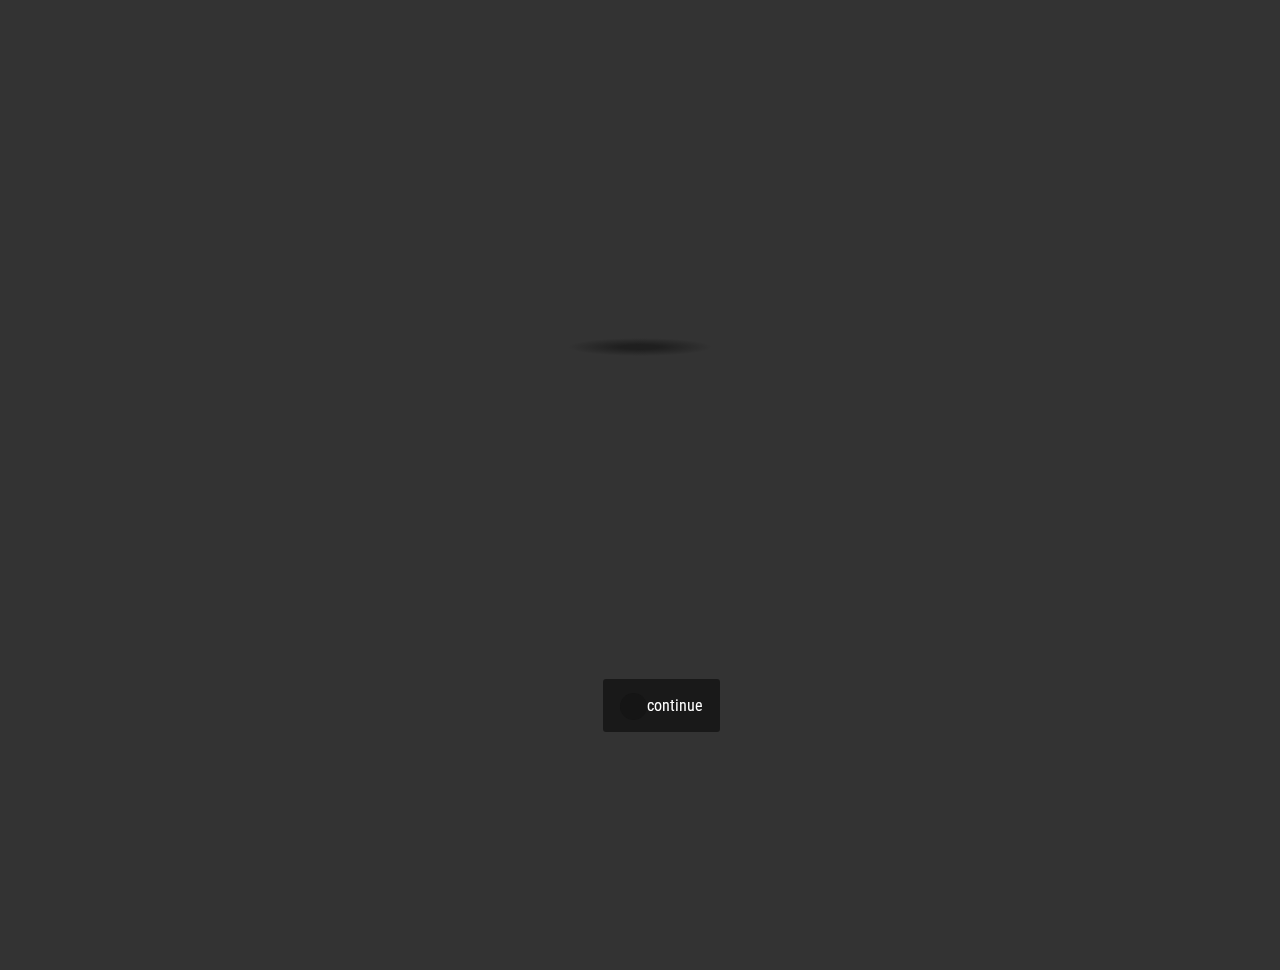
==== commit a64d4538: "remove world layer (test)" ====
--- a/index.html
+++ b/index.html
@@ -16,10 +16,7 @@
 	<link rel="stylesheet" href="css/menu.css">
 	<link href="//fonts.googleapis.com/css?family=Roboto+Condensed" rel="stylesheet">
 	<link rel="stylesheet" href="https://maxcdn.bootstrapcdn.com/font-awesome/4.4.0/css/font-awesome.min.css">
-	<script type="text/javascript" src="js/webgl-2d.js"></script>
-	<script type="text/javascript" src="js/sprite.js"></script>
-	<script type="text/javascript" src="js/sfx-engine.js"></script>
-	<script type="text/javascript" src="js/game2.js"></script>
+	
 
 </head>
 <body unresolved>
@@ -34,13 +31,6 @@
 		<div class="track-preview barcelona" style="background-image: url('track/barcelona.svg#track'), url('track/barcelona.svg#world');">
 			<div class="car-preview">
 			</div>
-			<div class="garage">
-				<section class="front"></section>
-				<section class="back"></section>
-				<section class="left"></section>
-				<section class="right"></section>
-				<section class="roof"></section>
-			</div>
 		</div>
 	</div>
 	<form action="#" onsubmit="return false;">
@@ -52,25 +42,30 @@
 				<input type="radio" required name="car" id="car2" value="lamborghini" data-maxspeed="220"><label for="car2">Lamborghini</label>
 				<input type="radio" required name="car" id="car3" value="ferrari" data-maxspeed="210"><label for="car3">Ferrari</label>
 				<input type="radio" required name="car" id="car4" value="mercedes-DTM" data-maxspeed="240"><label for="car4">Mercedes DTM</label>
+				<hr />
+				<input type="radio" name="upgrade" id="wing-1" value="wing-1" data-speed-boost="2" data-steer-boost="0.5"/><label for="wing-1">GT2 wing</label>
+				<input type="radio" name="upgrade" id="wing-2" value="wing-2" data-speed-boost="2" data-steer-boost="1" /><label for="wing-2">GT3 wing</label>
 			</fieldset>
 
 			<input type="radio" name="option" value="2" id="track-select" checked><label for="track-select"><i class="fa fa-flag-checkered"></i> Track</label>
 			<fieldset>
 				<!-- <legend>Track</legend> -->
-				<input type="radio" name="track" id="track0" value="test-track" data-start="[0,0]" data-angle="0" autofocus>
-					<label for="track0"><i class="fa">🇪🇸</i> Test track</label>
-				<input type="radio" name="track" id="track1" value="barcelona" data-start="[0,0]" data-angle="210" autofocus>
-					<label for="track1"><i class="fa">🇪🇸</i> Barcelona</label>
+				<input type="radio" name="track" id="track7" value="assen" data-start="[-5900, 9650]" data-angle="310">
+				<label for="track7"><i class="fa">🇳🇱</i>Assen</label>
+				<input type="radio" name="track" id="track8" value="austin" data-start="[10250, -7300]" data-angle="60">
+				<label for="track8"><i class="fa">🇺🇸</i>Austin</label>
+				<input type="radio" name="track" id="track1" value="barcelona" data-start="[0,-1000]" data-angle="210">
+				<label for="track1"><i class="fa">🇪🇸</i>Barcelona</label>
 				<input type="radio" name="track" id="track2" value="interlagos" data-start="[0,-1700]" data-angle="2" >
-					<label for="track2"><i class="fa">🇧🇷</i> Interlagos</label>
+				<label for="track2"><i class="fa">🇧🇷</i>Interlagos</label>				
 				<input type="radio" name="track" id="track3" value="monza" data-start="[-2000,-9000]" data-angle="125">
-					<label for="track3"><i class="fa">🇮🇹</i> Monza </label>
+				<label for="track3"><i class="fa">🇮🇹</i>Monza</label>
 				<input type="radio" name="track" id="track5" value="hockenheim" data-start="[10000,-10000]" data-angle="220">
-					<label for="track5"><i class="fa">🇩🇪</i> Hockenheim</label>
+				<label for="track5"><i class="fa">🇩🇪</i>Hockenheim</label>
 				<input type="radio" name="track" id="track6" value="abu-dhabi" data-start="[3759,2830]" data-angle="50">
-					<label for="track6"><i class="fa">🇦🇪</i> Yas Marina</label>
-				<input type="radio" name="track" id="track7" value="assen" data-start="[-1200, 6000]" data-angle="330">
-					<label for="track7"><i class="fa">🇳🇱</i> Assen</label>
+				<label for="track6"><i class="fa">🇦🇪</i>Yas Marina</label>
+				<input type="radio" name="track" id="track0" value="test-track" data-start="[0,0]" data-angle="0">
+				<label for="track0"><i class="fa">🇪🇸</i>Test track</label>
 			</fieldset>
 			<input type="radio" name="option" value="4" id="race-settings"><label for="race-settings"><i class="fa fa-car"></i> Race settings</label>
 			<fieldset>
@@ -96,19 +91,15 @@
 		<div class='game-layer' layer='track'></div>
 		<canvas id="game" width="1024" height="768"></canvas>
 		<div id="car">
-			<div id="car-sprite"><img src="/img/car/porsche.png" /></div>
+			<div id="car-sprite">
+				<div class="car"><img src="/img/car/porsche.png" /></div>
+			</div>
 			<div id="car-lights"><img src="/img/car/car-lights.png" /></div>
 			<div id="car-brake-lights"><img src="/img/car/car-brake-lights.png" /></div>
 		</div>
 		<div class='game-layer' layer='elevated'></div>
 		<div class='game-layer' layer='clouds'></div>
 	</div>
-
-	<output id="speedometer">
-		<div class="needle speed"></div>
-		<span>00</span>
-		<div class="needle fuel" data-gauge-type="F"></div>
-	</output>
 
 	<ol class="laptimes">
 		<li class="laps"></li>
@@ -118,6 +109,19 @@
 		<li class="fps" fps="0"></li>
 	</ol>
 
+	<output id="speedometer">
+		<div class="needle speed"></div>
+		<span>00</span>
+		<div class="needle fuel" data-gauge-type="F"></div>
+	</output>
+
+	<div class="trackmap" id="minimap">
+		<div class="track">
+			<img src="track/barcelona.svg#path" alt="track map">
+		</div>
+		<div class="blip"></div>
+	</div>
+
 	<ol class="help">
 		<li>
 		<dl class="key info">
@@ -126,31 +130,47 @@
 			<dt>&larr;</dt><dd>Turn left</dd>
 			<dt>&rarr;</dt><dd>Turn right</dd>
 			<dt>M</dt><dd><span>mute engine</span></dd>
-			<dt>D</dt><dd><span>drop poo</span></dd>
+			<dt>F</dt><dd><span>debug mode</span></dd>
+			<dt>S</dt><dd><span>smoke</span></dd>
+			<dt>D</dt><dd><span>skid</span></dd>
+			<dt>P</dt><dd><span>coords</span></dd>
 		</dl>
 		</li>
 	</ol>
 
-	<div class="trackmap" id="minimap">
-		<div class="track">
-			<img src="track/barcelona.svg#path" alt="track map">
-		</div>
-		<div class="blip"></div>
-	</div>
-
 	<div class="preload" style="display:none">
 
+		<img src="track/assen.svg" class="abu-dhabi">
+		<img src="track/abu-dhabi.svg" class="abu-dhabi">
+		<img src="track/assen.svg" class="austin">
 		<img src="track/barcelona.svg" class="barcelona">
+		<img src="track/hockenheim.svg" class="hockenheim">
 		<img src="track/interlagos.svg" class="interlagos">
-		<img src="track/abu-dhabi.svg" class="abu-dhabi">
 		<img src="track/monza.svg" class="monza">
-		<img src="track/hockenheim.svg" class="hockenheim">
 		<img src="img/screenshot.png" />
 		<img src="img/car/ferrari.png" />
 		<img src="img/car/lamborghini.png" />
 		<img src="img/car/mercedes-DTM.png" />
 		<img src="img/car/porsche.png" />
-		<audio src="sfx/444878__richwise__goodwood-trackday-starts-2.ogg" volume="0.5" loop preload="true"></audio>
+
+		<audio src="sfx/444878__richwise__goodwood-trackday-starts-2.ogg" volume="0.2" loop preload="true" autoplay></audio>
+
+		<img src="/img/smoke/smoke0.png" class="smoke"/>
+		<img src="/img/smoke/smoke1.png" class="smoke"/>
+		<img src="/img/smoke/smoke2.png" class="smoke"/>
+		<img src="/img/smoke/smoke3.png" class="smoke"/>
+		<img src="/img/smoke/smoke4.png" class="smoke"/>
+		<img src="/img/smoke/smoke5.png" class="smoke"/>
+		<img src="/img/smoke/smoke6.png" class="smoke"/>
+		<img src="/img/smoke/smoke7.png" class="smoke"/>
+		<img src="/img/smoke/smoke8.png" class="smoke"/>
+		<img src="/img/smoke/smoke9.png" class="smoke"/>
+		<img src="/img/smoke/smoke10.png" class="smoke"/>
 	</div>
+	<img id="track-debug" />
+	<script type="text/javascript" src="js/webgl-2d.js"></script>
+	<script type="text/javascript" src="js/sprite.js"></script>
+	<script type="text/javascript" src="js/sfx-engine.js"></script>
+	<script type="text/javascript" src="js/game2.js"></script>
 </body>
 </html>
--- a/css/style.css
+++ b/css/style.css
@@ -39,10 +39,14 @@
 	background-color: #ffc107;
 }
 
+body.austin,
+.austin [layer="world"] {
+	background-color: hsl(134, 20%, 28%);
+}
+
 body.assen,
 .assen [layer="world"] {
 	background-color: #2EAD4B;
-	/*! opacity: .5; */
 }
 
 body.barcelona,
@@ -53,8 +57,6 @@
 body.interlagos,
 .interlagos [layer="world"] {
 	background-color: #937A65; 
-	/*! background-image: none !important; */
-	background-blend-mode: multiply;
 }
 
 body.hockenheim,
@@ -256,9 +258,28 @@
 }
 
 .game-layer[layer="elevated"] {
-	filter: drop-shadow(25px 25px 10px #0006);
+	filter: drop-shadow(30px 30px 30px #0006);
 	z-index: 12;
-}
+	scale: 1.15;
+}
+
+/*
+.game-layer[layer="elevated"]::before,
+.game-layer[layer="elevated"]::after {
+	content: '';
+	position: absolute;
+	top: 0;
+	right: 0;
+	bottom: 0;
+	left: 0;
+	background: inherit;
+}
+.austin .game-layer[layer="elevated"]::before {
+}
+.austin .game-layer[layer="elevated"]::after {	
+}
+*/
+
 .game-layer[layer="clouds"] {
 	background-size: 65536px 32768px;
 	background-repeat: repeat;
@@ -357,7 +378,6 @@
 	width: 320px;
 	height: 320px;
 	position: absolute;
-	bottom: 0;
 	overflow: hidden;
 	border-radius: 50%;
 	opacity: 0;
@@ -367,7 +387,7 @@
 	display: block;
 	width: 30px;
 	height: 15px;
-	background: transparent url("../img/car/porsche-1.png") no-repeat;
+	background: transparent url("/img/car/porsche.png") no-repeat;
 	background-size: cover;
 	background-position: center;
 	position: absolute;
--- a/css/blend.css
+++ b/css/blend.css
@@ -9,7 +9,7 @@
   bottom: 0;
   background-size: inherit;
   background-position: inherit;
-  mask: radial-gradient(circle, transparent 100px, #fff 200px, white 240px) luminance;
+  mask: radial-gradient(circle, transparent 100px, #fff6 200px, white 400px) luminance;
   mix-blend-mode: hard-light;
   opacity: .5;
   z-index: 11;
@@ -20,16 +20,12 @@
 .game-layer[layer="world"]::after {
   content: '';
   background-image: url('../img/noise-33.png');
-  /*! mix-blend-mode: exclusion; */
-  left: 10px;
-  /*! background-color: #00000082; */
-  /*! background-size: 100%; */
+  left: 0px;
   background-position: inherit;
-  top: 10px;
-  z-index: 10;
-  /*! mask: radial-gradient(circle, black 100px, white 500px); */
+  top: 0px;
+  z-index: 0;
   mask-mode: luminance;
-  right: 10px;
-  bottom: 10px;
-  /*! opacity: 0; */
+  right: 0px;
+  bottom: 0px;
+  
 }--- a/css/menu.css
+++ b/css/menu.css
@@ -240,23 +240,14 @@
 	opacity: 1;
 	transform-style: preserve-3d;
 	transition: opacity 3s 1s, transform 2s 1s;
-	transform: rotateX(20deg) rotateZ(0deg) translateY(-70%);
-}
-
-.world:after {
-	content: '';
-	position: absolute;
-	height: 100%;
-	width: 100%;
-	background: white;
-	z-index: 2;
+	transform: rotateX(20deg) rotateZ(0deg) translateY(-10%);
 }
 
 .track-preview {
 	background-position: 50% 0;
 	background-size: 113%;
 	background-repeat: no-repeat;
-	height: 400vh;
+	height: 100%;
 	transform: rotateX(40deg) translateZ(220px) translateY(-30%) rotateZ(-70deg);
 	transform-style: preserve-3d;
 	transform-origin: center;
@@ -322,108 +313,19 @@
 	background-size: 50%;
 }
 
-.track-preview.sochi {
-	background-size: 50%;
-}
-
 .car-preview {
 	position: absolute;
-	animation: grid 20s linear infinite;
+	width: 640px;
+	height: 440px;
+	--rotation: 0deg;		
 	transform: rotate(var(--rotation));
-	--rotation: 0deg;		
-}
-
-.car-preview img {
-	width: 620px;
-}
-
-.garage {
-	background: #333;
-	visibility: visible;
-	width: 304px;
-	height: 50px;
-	position: absolute;
-	left: 38%;
-	top: 48.5%;
-	transform-origin: left;
-	transform: rotate(1.3deg);
-	transform-style: preserve-3d;
-	box-shadow: 0 0 5px black;
-}
-
-.barcelona .garage {transform: rotate(32deg) translateX(200px) translateY(33px) scale(0.8);}
-.barcelona .car-preview { transform:rotate(var(--rotation)); --rotation: 32deg;}
-
-.interlagos .garage {
-	transform: rotate(1deg) translate(50px, 109px);
-}
-
-.abu-dhabi .garage { transform: translateX(-604px) translateZ(0px) translateY(-350px) rotateZ(48deg);}
-.abu-dhabi .car-preview { transform: translateX(-850%) rotate(50deg);}
-
-.hockenheim .garage {
-    left: 17%;
-    top: 75%;
-    transform: rotate(45deg) translateX(-150px) translateY(-10px);
-}
-
-.sochi .garage {
-	transform: rotate(18deg) translateY(1220px) translateX(1410px);
-	transform-origin: bottom;
-}
-.monza .garage {
-	top: 78%;
-	transform: rotate(30deg) translate(0,30px);
-}
-
-.front,
-.back {
-	position: absolute;
-	width: 100%;
-	height: 29px;
-	transform: rotateX(-90deg);
-	transform-origin: left bottom;
-}
-
-.left,
-.right {
-	position: absolute;
-	height: 44px;
-	width: 27px;
-	transform: rotateX(0deg) rotateY(-270deg) translateY(7px) translateZ(-30px);
-	background: rgb(100, 100, 100);
-	left: 3px;
-	top: 0;
-	transform-origin: right;
-}
-
-.front {
-	top: 42%;
-	background-image: url(../img/pit-texture.png);
-	background-position: left bottom;
-	background-repeat: repeat-x;
-	background-size: 34%, 100%;
-	background-color: red;
-}
-.back {
-	top: 16%;
-	background-image: url(../img/pit-texture.png);
-	background-position: left bottom, left top;
-	background-repeat: repeat-x;
-	background-size: 34%, 100%;
-}
-.right {
-	transform: rotateX(0deg) rotateY(-270deg) translateY(6px) translateZ(274px) translateX(0);
-}
-
-.roof {
-	position: absolute;
-	width: 100%;
-	height: 100%;
-	background: #555;
-	transform: translateZ(27px);
-	/*! opacity: .5; */
-}
+}
+
+.car-preview.porsche {background-image: url('/img/car/porsche.png');}
+.car-preview.ferrari {background-image: url('/img/car/ferrari.png');}
+.car-preview.lamborghini {background-image: url('/img/car/lamborghini.png');}
+.car-preview.mercedes-DTM {background-image: url('/img/car/mercedes-DTM.png');}
+
 body.pause .track-preview {
 	animation: none;
 }
@@ -535,24 +437,6 @@
 	right: calc(50vw - 5em);
 }
 
-.ui-hint button[data-comingsoon]:after {
-	opacity: 0;
-}
-
-button[data-comingsoon]:after {
-	content: "Coming soon!";
-	color: #2EAD3B;
-	background: #f3f3f3;
-	opacity: 0.5;
-	position: fixed;
-	right: 0;
-	top: -3em;
-	opacity: 0;
-	padding: 0.5ex 1ex 0.97ex;
-	border-radius: 0.5ex;
-	animation: slidein .5s .25s 10 alternate cubic-bezier(0, 1.05, 0.58, 1);
-}
-
 @keyframes fade {
 	to {
 		opacity: 1;
@@ -582,17 +466,6 @@
 	}
 }
 
-@keyframes grid {
-	from {
-		/*! left: 35%; */
-		transform: rotate(var(--rotation)) translateX(0) translateY(0);
-	}
-
-	to {
-		transform: rotate(var(--rotation)) translateX(200%) translateY(0);
-	}
-}
-
 @keyframes helicopter {
 	from {
 		transform: translateX(var(--translatex)) translateY(var(--translatey)) translateZ(var(--translatez)) rotateX(var(--rotatex)) rotateY(var(--rotatey)) rotateZ(var(--rotatez));
